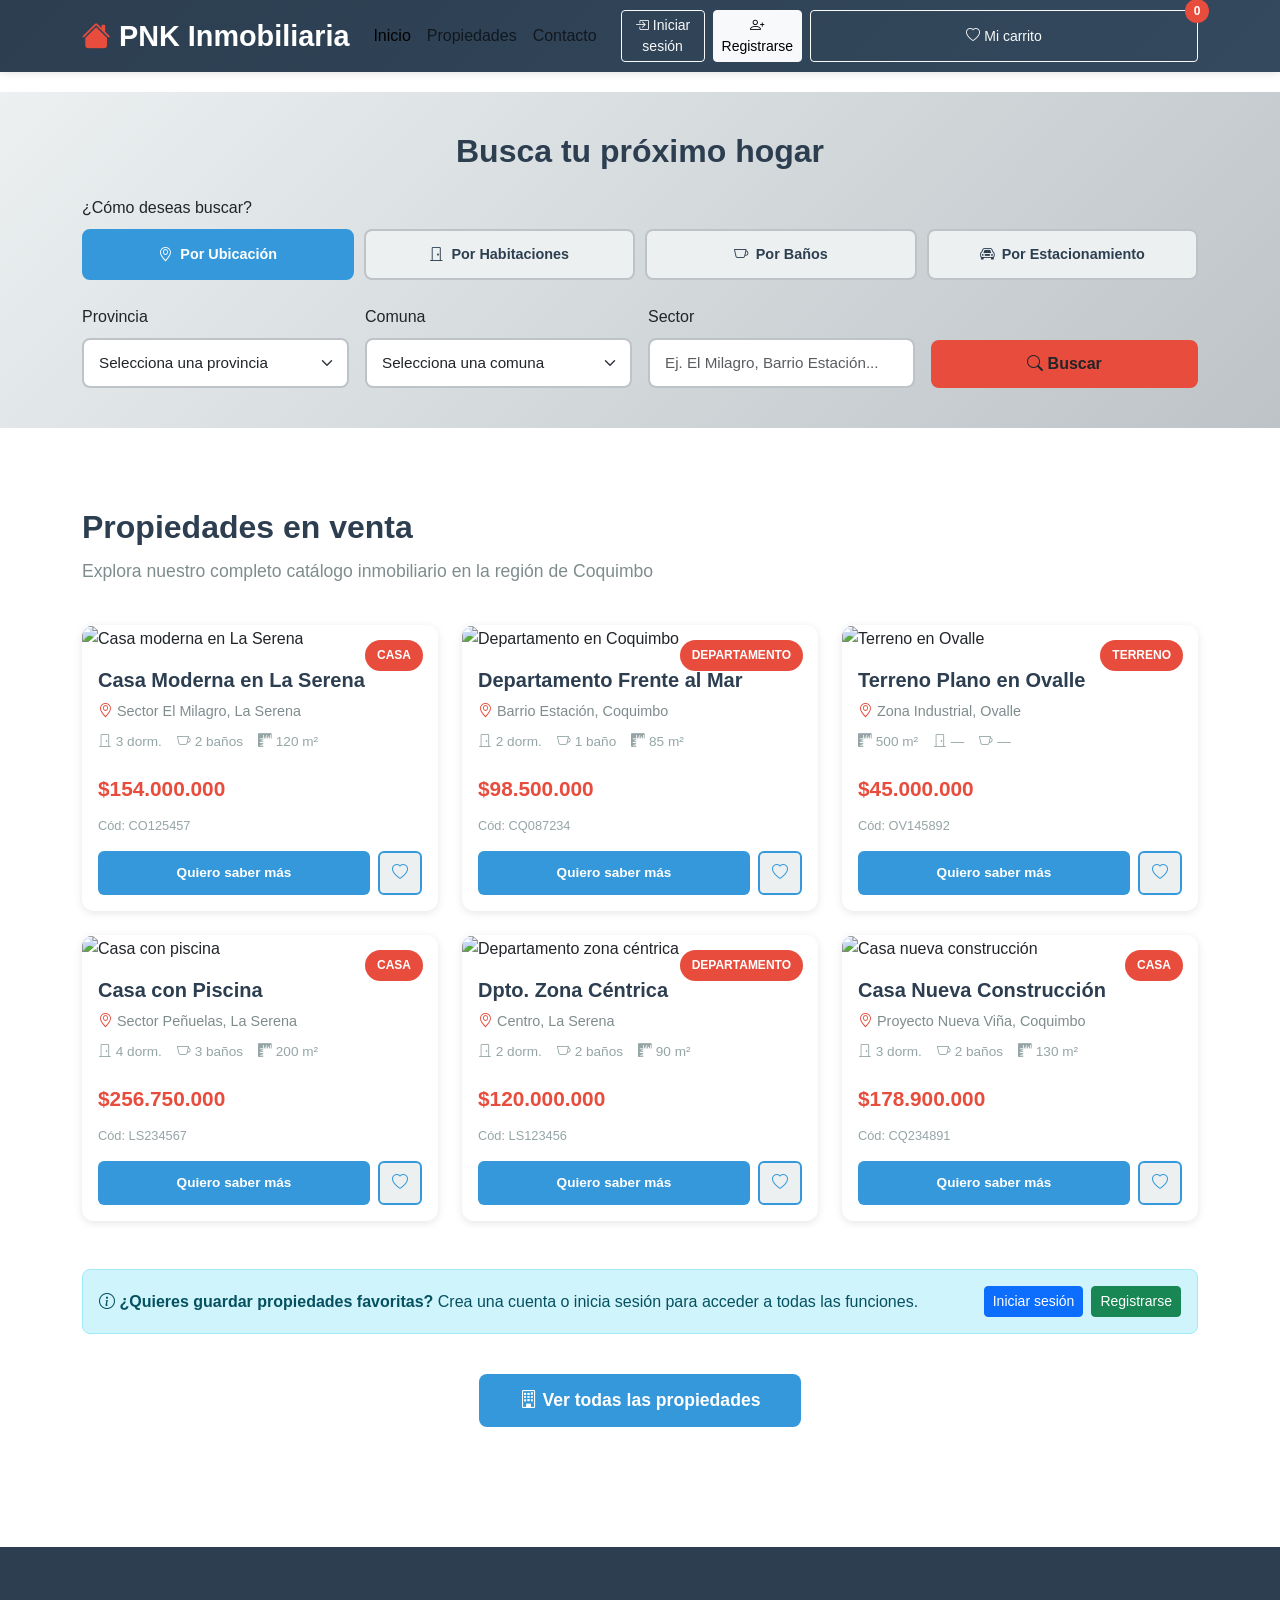
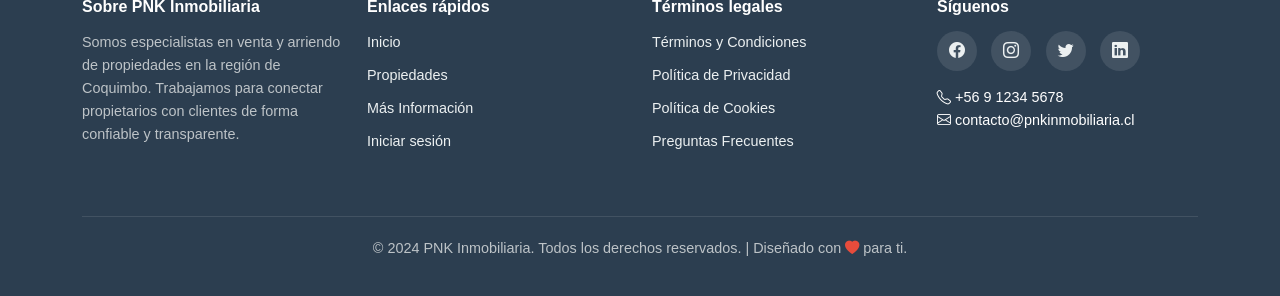
==== index.html @ 14567fdd "Actualización completa de dashboards e index" ====
<!DOCTYPE html>
<html lang="es">
<head>
    <meta charset="UTF-8">
    <meta name="viewport" content="width=device-width, initial-scale=1.0">
    <title>PNK Inmobiliaria - Tu próximo hogar te espera</title>
    <!-- Bootstrap CSS from CDN -->
    <link rel="stylesheet" href="https://cdn.jsdelivr.net/npm/bootstrap@5.3.0/dist/css/bootstrap.min.css">
    <!-- Bootstrap Icons -->
    <link rel="stylesheet" href="https://cdn.jsdelivr.net/npm/bootstrap-icons@1.11.0/font/bootstrap-icons.css">
    <style>
        :root {
            --primary-color: #2c3e50;
            --secondary-color: #e74c3c;
            --accent-color: #3498db;
        }

        body {
            font-family: 'Segoe UI', Tahoma, Geneva, Verdana, sans-serif;
            line-height: 1.6;
        }

        /* Navbar Styles */
        .navbar-custom {
            background: linear-gradient(135deg, var(--primary-color) 0%, #34495e 100%);
            box-shadow: 0 2px 8px rgba(0, 0, 0, 0.1);
        }

        .navbar-brand {
            font-weight: 700;
            font-size: 1.8rem;
            color: #fff !important;
        }

        .navbar-brand .icon-home {
            color: var(--secondary-color);
            margin-right: 8px;
        }

        /* Search Section */
        .search-section {
            background: linear-gradient(135deg, #ecf0f1 0%, #bdc3c7 100%);
            padding: 40px 0;
            margin: 20px 0;
        }

        .search-title {
            color: var(--primary-color);
            font-weight: 700;
            margin-bottom: 25px;
            text-align: center;
        }

        .search-form .form-control,
        .search-form .form-select {
            border: 2px solid #bdc3c7;
            border-radius: 8px;
            padding: 12px 15px;
            font-size: 0.95rem;
        }

        .search-form .form-control:focus,
        .search-form .form-select:focus {
            border-color: var(--accent-color);
            box-shadow: 0 0 0 0.2rem rgba(52, 152, 219, 0.25);
        }

        .btn-search {
            background-color: var(--secondary-color);
            border: none;
            padding: 12px 40px;
            font-weight: 600;
            border-radius: 8px;
            width: 100%;
            transition: all 0.3s ease;
        }

        .btn-search:hover {
            background-color: #c0392b;
            transform: translateY(-2px);
            box-shadow: 0 4px 12px rgba(231, 76, 60, 0.3);
        }

        /* Filter Buttons */
        .filter-buttons {
            display: flex;
            gap: 10px;
            flex-wrap: wrap;
        }

        .filter-btn {
            flex: 1;
            min-width: 140px;
            background-color: #ecf0f1;
            border: 2px solid #bdc3c7;
            color: var(--primary-color);
            padding: 12px 16px;
            border-radius: 8px;
            font-weight: 600;
            cursor: pointer;
            transition: all 0.3s ease;
            display: flex;
            align-items: center;
            justify-content: center;
            gap: 8px;
            font-size: 0.9rem;
        }

        .filter-btn:hover {
            background-color: #bdc3c7;
            border-color: var(--accent-color);
            color: var(--accent-color);
        }

        .filter-btn.active {
            background-color: var(--accent-color);
            border-color: var(--accent-color);
            color: white;
        }

        .filter-content {
            display: none;
            animation: fadeIn 0.3s ease;
        }

        .filter-content.active {
            display: block;
        }

        @keyframes fadeIn {
            from {
                opacity: 0;
                transform: translateY(-10px);
            }
            to {
                opacity: 1;
                transform: translateY(0);
            }
        }

        /* Responsive Filter Buttons */
        @media (max-width: 576px) {
            .filter-buttons {
                gap: 8px;
            }

            .filter-btn {
                min-width: 110px;
                padding: 10px 12px;
                font-size: 0.8rem;
            }

            .filter-btn i {
                display: none;
            }
        }
        .properties-section {
            padding: 60px 0;
        }

        .section-title {
            color: var(--primary-color);
            font-weight: 700;
            margin-bottom: 10px;
            font-size: 2rem;
        }

        .section-subtitle {
            color: #7f8c8d;
            margin-bottom: 40px;
            font-size: 1.1rem;
        }

        /* Property Card Styles */
        .property-card {
            border: none;
            border-radius: 12px;
            overflow: hidden;
            transition: all 0.3s ease;
            box-shadow: 0 2px 8px rgba(0, 0, 0, 0.1);
            height: 100%;
            display: flex;
            flex-direction: column;
        }

        .property-card:hover {
            transform: translateY(-8px);
            box-shadow: 0 8px 24px rgba(0, 0, 0, 0.15);
        }

        .property-card .card-img-top {
            height: 220px;
            object-fit: cover;
        }

        .property-type {
            position: absolute;
            top: 15px;
            right: 15px;
            background: var(--secondary-color);
            color: white;
            padding: 6px 12px;
            border-radius: 20px;
            font-size: 0.75rem;
            font-weight: 600;
            text-transform: uppercase;
            z-index: 10;
        }

        .property-card .card-body {
            flex-grow: 1;
            display: flex;
            flex-direction: column;
        }

        .property-title {
            color: var(--primary-color);
            font-weight: 700;
            margin-bottom: 8px;
        }

        .property-location {
            color: #7f8c8d;
            font-size: 0.9rem;
            margin-bottom: 8px;
            display: flex;
            align-items: center;
        }

        .property-location i {
            margin-right: 5px;
            color: var(--secondary-color);
        }

        .property-features {
            color: #95a5a6;
            font-size: 0.85rem;
            margin-bottom: 10px;
            display: flex;
            gap: 15px;
        }

        .property-price {
            color: var(--secondary-color);
            font-weight: 700;
            font-size: 1.3rem;
            margin: 10px 0;
        }

        .property-code {
            color: #95a5a6;
            font-size: 0.8rem;
            margin-bottom: 15px;
        }

        .property-buttons {
            display: flex;
            gap: 8px;
            margin-top: auto;
        }

        .btn-more-info {
            flex: 1;
            background-color: var(--accent-color);
            border: none;
            color: white;
            border-radius: 6px;
            padding: 8px 12px;
            font-weight: 600;
            font-size: 0.85rem;
            transition: all 0.3s ease;
            text-decoration: none;
            display: flex;
            align-items: center;
            justify-content: center;
            cursor: pointer;
        }

        .btn-more-info:hover {
            background-color: #2980b9;
            color: white;
            text-decoration: none;
        }

        .btn-cart {
            width: 44px;
            height: 44px;
            background-color: #ecf0f1;
            border: 2px solid var(--accent-color);
            color: var(--accent-color);
            border-radius: 6px;
            font-weight: 600;
            cursor: pointer;
            transition: all 0.3s ease;
            display: flex;
            align-items: center;
            justify-content: center;
        }

        .btn-cart:hover {
            background-color: var(--accent-color);
            color: white;
        }

        /* Cart Badge */
        .cart-badge {
            background-color: var(--secondary-color);
            color: white;
            border-radius: 50%;
            width: 24px;
            height: 24px;
            display: flex;
            align-items: center;
            justify-content: center;
            font-size: 0.75rem;
            font-weight: 700;
        }

        /* Footer Styles */
        footer {
            background: var(--primary-color);
            color: white;
            padding: 50px 0 20px;
            margin-top: 60px;
        }

        footer a {
            color: #ecf0f1;
            text-decoration: none;
            transition: color 0.3s ease;
        }

        footer a:hover {
            color: var(--secondary-color);
        }

        .footer-section h5 {
            color: white;
            font-weight: 700;
            margin-bottom: 15px;
            font-size: 1rem;
        }

        .footer-section ul {
            list-style: none;
            padding: 0;
        }

        .footer-section ul li {
            margin-bottom: 10px;
            font-size: 0.9rem;
        }

        .social-icons a {
            display: inline-flex;
            align-items: center;
            justify-content: center;
            width: 40px;
            height: 40px;
            background-color: rgba(255, 255, 255, 0.1);
            border-radius: 50%;
            margin-right: 10px;
            transition: all 0.3s ease;
        }

        .social-icons a:hover {
            background-color: var(--secondary-color);
            transform: translateY(-3px);
        }

        .footer-bottom {
            border-top: 1px solid rgba(255, 255, 255, 0.1);
            margin-top: 30px;
            padding-top: 20px;
            text-align: center;
            color: #bdc3c7;
            font-size: 0.9rem;
        }

        /* Alert Styles */
        .alert-login {
            margin-top: 20px;
            border-radius: 8px;
        }

        /* Responsive */
        @media (max-width: 768px) {
            .section-title {
                font-size: 1.5rem;
            }

            .property-buttons {
                flex-direction: column;
            }

            .btn-cart {
                width: 100%;
                height: auto;
                padding: 8px;
            }

            .search-form {
                gap: 10px !important;
            }
        }
    </style>
</head>
<body>

    <!-- NAVBAR / HEADER -->
    <nav class="navbar navbar-expand-lg navbar-custom sticky-top">
        <div class="container-lg">
            <a class="navbar-brand" href="index.html">
                <i class="bi bi-house-fill icon-home"></i>PNK Inmobiliaria
            </a>
            <button class="navbar-toggler" type="button" data-bs-toggle="collapse" data-bs-target="#navbarNav" aria-controls="navbarNav" aria-expanded="false" aria-label="Toggle navigation">
                <span class="navbar-toggler-icon"></span>
            </button>
            <div class="collapse navbar-collapse" id="navbarNav">
                <ul class="navbar-nav ms-auto">
                    <li class="nav-item">
                        <a class="nav-link active" href="#inicio">Inicio</a>
                    </li>
                    <li class="nav-item">
                        <a class="nav-link" href="#propiedades">Propiedades</a>
                    </li>
                    <li class="nav-item">
                        <a class="nav-link" href="#contacto">Contacto</a>
                    </li>
                </ul>
                <div class="d-flex gap-2 ms-lg-3 flex-column flex-lg-row w-100 w-lg-auto mt-3 mt-lg-0">
                    <a href="inicio_sesion.html" class="btn btn-outline-light btn-sm">
                        <i class="bi bi-box-arrow-in-right"></i> Iniciar sesión
                    </a>
                    <a href="resgistro_propietario.html" class="btn btn-light btn-sm">
                        <i class="bi bi-person-plus"></i> Registrarse
                    </a>
                    <button class="btn btn-outline-light btn-sm position-relative w-100 w-lg-auto" id="cartBtn">
                        <i class="bi bi-heart"></i> Mi carrito
                        <span class="cart-badge position-absolute top-0 start-100 translate-middle">0</span>
                    </button>
                </div>
            </div>
        </div>
    </nav>

    <!-- SEARCH SECTION -->
    <section class="search-section" id="buscar">
        <div class="container-lg">
            <h2 class="search-title">Busca tu próximo hogar</h2>
            
            <!-- Filter Type Selector -->
            <div class="row g-3 mb-4">
                <div class="col-12">
                    <label for="filterType" class="form-label fw-600">¿Cómo deseas buscar?</label>
                    <div class="filter-buttons">
                        <button type="button" class="filter-btn active" data-filter="location" onclick="selectFilterType('location')">
                            <i class="bi bi-geo-alt"></i> Por Ubicación
                        </button>
                        <button type="button" class="filter-btn" data-filter="bedrooms" onclick="selectFilterType('bedrooms')">
                            <i class="bi bi-door-closed"></i> Por Habitaciones
                        </button>
                        <button type="button" class="filter-btn" data-filter="bathrooms" onclick="selectFilterType('bathrooms')">
                            <i class="bi bi-cup"></i> Por Baños
                        </button>
                        <button type="button" class="filter-btn" data-filter="parking" onclick="selectFilterType('parking')">
                            <i class="bi bi-car-front"></i> Por Estacionamiento
                        </button>
                    </div>
                </div>
            </div>

            <form class="search-form" onsubmit="handleSearch(event)">
                <!-- Location Filter -->
                <div id="locationFilter" class="filter-content active">
                    <div class="row g-3 align-items-end">
                        <div class="col-12 col-md-3">
                            <label for="provincia" class="form-label fw-600">Provincia</label>
                            <select class="form-select" id="provincia">
                                <option value="">Selecciona una provincia</option>
                                <option value="elqui">Región de Coquimbo - Elqui</option>
                                <option value="limari">Región de Coquimbo - Limarí</option>
                                <option value="choapa">Región de Coquimbo - Choapa</option>
                            </select>
                        </div>
                        <div class="col-12 col-md-3">
                            <label for="comuna" class="form-label fw-600">Comuna</label>
                            <select class="form-select" id="comuna">
                                <option value="">Selecciona una comuna</option>
                                <option value="la-serena">La Serena</option>
                                <option value="coquimbo">Coquimbo</option>
                                <option value="ovalle">Ovalle</option>
                                <option value="la-higuera">La Higuera</option>
                            </select>
                        </div>
                        <div class="col-12 col-md-3">
                            <label for="sector" class="form-label fw-600">Sector</label>
                            <input type="text" class="form-control" id="sector" placeholder="Ej. El Milagro, Barrio Estación...">
                        </div>
                        <div class="col-12 col-md-3">
                            <button type="submit" class="btn btn-search">
                                <i class="bi bi-search"></i> Buscar
                            </button>
                        </div>
                    </div>
                </div>

                <!-- Bedrooms Filter -->
                <div id="bedroomsFilter" class="filter-content">
                    <div class="row g-3 align-items-end">
                        <div class="col-12 col-md-4">
                            <label for="bedroomCount" class="form-label fw-600">Número de Habitaciones</label>
                            <select class="form-select" id="bedroomCount">
                                <option value="">Selecciona cantidad</option>
                                <option value="1">1 Habitación</option>
                                <option value="2">2 Habitaciones</option>
                                <option value="3">3 Habitaciones</option>
                                <option value="4">4 Habitaciones</option>
                                <option value="5">5+ Habitaciones</option>
                            </select>
                        </div>
                        <div class="col-12 col-md-4">
                            <label for="propertyType" class="form-label fw-600">Tipo de Propiedad</label>
                            <select class="form-select" id="propertyType">
                                <option value="">Todos los tipos</option>
                                <option value="casa">Casa</option>
                                <option value="departamento">Departamento</option>
                                <option value="terreno">Terreno</option>
                            </select>
                        </div>
                        <div class="col-12 col-md-4">
                            <button type="submit" class="btn btn-search">
                                <i class="bi bi-search"></i> Buscar
                            </button>
                        </div>
                    </div>
                </div>

                <!-- Bathrooms Filter -->
                <div id="bathroomsFilter" class="filter-content">
                    <div class="row g-3 align-items-end">
                        <div class="col-12 col-md-4">
                            <label for="bathroomCount" class="form-label fw-600">Número de Baños</label>
                            <select class="form-select" id="bathroomCount">
                                <option value="">Selecciona cantidad</option>
                                <option value="1">1 Baño</option>
                                <option value="2">2 Baños</option>
                                <option value="3">3 Baños</option>
                                <option value="4">4+ Baños</option>
                            </select>
                        </div>
                        <div class="col-12 col-md-4">
                            <label for="propertyType2" class="form-label fw-600">Tipo de Propiedad</label>
                            <select class="form-select" id="propertyType2">
                                <option value="">Todos los tipos</option>
                                <option value="casa">Casa</option>
                                <option value="departamento">Departamento</option>
                                <option value="terreno">Terreno</option>
                            </select>
                        </div>
                        <div class="col-12 col-md-4">
                            <button type="submit" class="btn btn-search">
                                <i class="bi bi-search"></i> Buscar
                            </button>
                        </div>
                    </div>
                </div>

                <!-- Parking Filter -->
                <div id="parkingFilter" class="filter-content">
                    <div class="row g-3 align-items-end">
                        <div class="col-12 col-md-4">
                            <label for="parkingSpaces" class="form-label fw-600">Espacios de Estacionamiento</label>
                            <select class="form-select" id="parkingSpaces">
                                <option value="">Selecciona cantidad mínima</option>
                                <option value="1">Con 1+ Estacionamiento</option>
                                <option value="2">Con 2+ Estacionamientos</option>
                                <option value="3">Con 3+ Estacionamientos</option>
                            </select>
                        </div>
                        <div class="col-12 col-md-4">
                            <label for="propertyType3" class="form-label fw-600">Tipo de Propiedad</label>
                            <select class="form-select" id="propertyType3">
                                <option value="">Todos los tipos</option>
                                <option value="casa">Casa</option>
                                <option value="departamento">Departamento</option>
                                <option value="terreno">Terreno</option>
                            </select>
                        </div>
                        <div class="col-12 col-md-4">
                            <button type="submit" class="btn btn-search">
                                <i class="bi bi-search"></i> Buscar
                            </button>
                        </div>
                    </div>
                </div>
            </form>
        </div>
    </section>

    <!-- PROPERTIES SECTION -->
    <section class="properties-section" id="propiedades">
        <div class="container-lg">
            <h2 class="section-title">Propiedades en venta</h2>
            <p class="section-subtitle">Explora nuestro completo catálogo inmobiliario en la región de Coquimbo</p>

            <!-- Property Cards Grid -->
            <div class="row g-4 mb-5">
                <!-- Property 1 -->
                <div class="col-12 col-md-6 col-lg-4">
                    <div class="card property-card">
                        <div class="position-relative">
                            <img src="https://images.unsplash.com/photo-1570129477492-45ea003411af?w=400&h=300&fit=crop" class="card-img-top" alt="Casa moderna en La Serena">
                            <span class="property-type">Casa</span>
                        </div>
                        <div class="card-body">
                            <h5 class="property-title">Casa Moderna en La Serena</h5>
                            <div class="property-location">
                                <i class="bi bi-geo-alt"></i>
                                <span>Sector El Milagro, La Serena</span>
                            </div>
                            <div class="property-features">
                                <span><i class="bi bi-door-closed"></i> 3 dorm.</span>
                                <span><i class="bi bi-cup"></i> 2 baños</span>
                                <span><i class="bi bi-rulers"></i> 120 m²</span>
                            </div>
                            <div class="property-price">$154.000.000</div>
                            <div class="property-code">Cód: CO125457</div>
                            <div class="property-buttons">
                                <a href="detalle-propiedad.html?id=1" class="btn-more-info">
                                    Quiero saber más
                                </a>
                                <button type="button" class="btn-cart" onclick="handleCartClick(event)">
                                    <i class="bi bi-heart"></i>
                                </button>
                            </div>
                        </div>
                    </div>
                </div>

                <!-- Property 2 -->
                <div class="col-12 col-md-6 col-lg-4">
                    <div class="card property-card">
                        <div class="position-relative">
                            <img src="https://images.unsplash.com/photo-1502672260266-1c1ef2d93688?w=400&h=300&fit=crop" class="card-img-top" alt="Departamento en Coquimbo">
                            <span class="property-type">Departamento</span>
                        </div>
                        <div class="card-body">
                            <h5 class="property-title">Departamento Frente al Mar</h5>
                            <div class="property-location">
                                <i class="bi bi-geo-alt"></i>
                                <span>Barrio Estación, Coquimbo</span>
                            </div>
                            <div class="property-features">
                                <span><i class="bi bi-door-closed"></i> 2 dorm.</span>
                                <span><i class="bi bi-cup"></i> 1 baño</span>
                                <span><i class="bi bi-rulers"></i> 85 m²</span>
                            </div>
                            <div class="property-price">$98.500.000</div>
                            <div class="property-code">Cód: CQ087234</div>
                            <div class="property-buttons">
                                <a href="detalle-propiedad.html?id=2" class="btn-more-info">
                                    Quiero saber más
                                </a>
                                <button type="button" class="btn-cart" onclick="handleCartClick(event)">
                                    <i class="bi bi-heart"></i>
                                </button>
                            </div>
                        </div>
                    </div>
                </div>

                <!-- Property 3 -->
                <div class="col-12 col-md-6 col-lg-4">
                    <div class="card property-card">
                        <div class="position-relative">
                            <img src="https://images.unsplash.com/photo-1566682773867-c563f37b9f2e?w=400&h=300&fit=crop" class="card-img-top" alt="Terreno en Ovalle">
                            <span class="property-type">Terreno</span>
                        </div>
                        <div class="card-body">
                            <h5 class="property-title">Terreno Plano en Ovalle</h5>
                            <div class="property-location">
                                <i class="bi bi-geo-alt"></i>
                                <span>Zona Industrial, Ovalle</span>
                            </div>
                            <div class="property-features">
                                <span><i class="bi bi-rulers"></i> 500 m²</span>
                                <span><i class="bi bi-door-closed"></i> —</span>
                                <span><i class="bi bi-cup"></i> —</span>
                            </div>
                            <div class="property-price">$45.000.000</div>
                            <div class="property-code">Cód: OV145892</div>
                            <div class="property-buttons">
                                <a href="detalle-propiedad.html?id=3" class="btn-more-info">
                                    Quiero saber más
                                </a>
                                <button type="button" class="btn-cart" onclick="handleCartClick(event)">
                                    <i class="bi bi-heart"></i>
                                </button>
                            </div>
                        </div>
                    </div>
                </div>

                <!-- Property 4 -->
                <div class="col-12 col-md-6 col-lg-4">
                    <div class="card property-card">
                        <div class="position-relative">
                            <img src="https://images.unsplash.com/photo-1560448204-e02f11c3d0e2?w=400&h=300&fit=crop" class="card-img-top" alt="Casa con piscina">
                            <span class="property-type">Casa</span>
                        </div>
                        <div class="card-body">
                            <h5 class="property-title">Casa con Piscina</h5>
                            <div class="property-location">
                                <i class="bi bi-geo-alt"></i>
                                <span>Sector Peñuelas, La Serena</span>
                            </div>
                            <div class="property-features">
                                <span><i class="bi bi-door-closed"></i> 4 dorm.</span>
                                <span><i class="bi bi-cup"></i> 3 baños</span>
                                <span><i class="bi bi-rulers"></i> 200 m²</span>
                            </div>
                            <div class="property-price">$256.750.000</div>
                            <div class="property-code">Cód: LS234567</div>
                            <div class="property-buttons">
                                <a href="detalle-propiedad.html?id=4" class="btn-more-info">
                                    Quiero saber más
                                </a>
                                <button type="button" class="btn-cart" onclick="handleCartClick(event)">
                                    <i class="bi bi-heart"></i>
                                </button>
                            </div>
                        </div>
                    </div>
                </div>

                <!-- Property 5 -->
                <div class="col-12 col-md-6 col-lg-4">
                    <div class="card property-card">
                        <div class="position-relative">
                            <img src="https://images.unsplash.com/photo-1565183938294-7563f3ce68c9?w=400&h=300&fit=crop" class="card-img-top" alt="Departamento zona céntrica">
                            <span class="property-type">Departamento</span>
                        </div>
                        <div class="card-body">
                            <h5 class="property-title">Dpto. Zona Céntrica</h5>
                            <div class="property-location">
                                <i class="bi bi-geo-alt"></i>
                                <span>Centro, La Serena</span>
                            </div>
                            <div class="property-features">
                                <span><i class="bi bi-door-closed"></i> 2 dorm.</span>
                                <span><i class="bi bi-cup"></i> 2 baños</span>
                                <span><i class="bi bi-rulers"></i> 90 m²</span>
                            </div>
                            <div class="property-price">$120.000.000</div>
                            <div class="property-code">Cód: LS123456</div>
                            <div class="property-buttons">
                                <a href="detalle-propiedad.html?id=5" class="btn-more-info">
                                    Quiero saber más
                                </a>
                                <button type="button" class="btn-cart" onclick="handleCartClick(event)">
                                    <i class="bi bi-heart"></i>
                                </button>
                            </div>
                        </div>
                    </div>
                </div>

                <!-- Property 6 -->
                <div class="col-12 col-md-6 col-lg-4">
                    <div class="card property-card">
                        <div class="position-relative">
                            <img src="https://images.unsplash.com/photo-1550355291-bbee04a92027?w=400&h=300&fit=crop" class="card-img-top" alt="Casa nueva construcción">
                            <span class="property-type">Casa</span>
                        </div>
                        <div class="card-body">
                            <h5 class="property-title">Casa Nueva Construcción</h5>
                            <div class="property-location">
                                <i class="bi bi-geo-alt"></i>
                                <span>Proyecto Nueva Viña, Coquimbo</span>
                            </div>
                            <div class="property-features">
                                <span><i class="bi bi-door-closed"></i> 3 dorm.</span>
                                <span><i class="bi bi-cup"></i> 2 baños</span>
                                <span><i class="bi bi-rulers"></i> 130 m²</span>
                            </div>
                            <div class="property-price">$178.900.000</div>
                            <div class="property-code">Cód: CQ234891</div>
                            <div class="property-buttons">
                                <a href="detalle-propiedad.html?id=6" class="btn-more-info">
                                    Quiero saber más
                                </a>
                                <button type="button" class="btn-cart" onclick="handleCartClick(event)">
                                    <i class="bi bi-heart"></i>
                                </button>
                            </div>
                        </div>
                    </div>
                </div>
            </div>

            <!-- Guest Message -->
            <div class="alert alert-info alert-login d-flex align-items-center justify-content-between">
                <div>
                    <i class="bi bi-info-circle"></i>
                    <strong>¿Quieres guardar propiedades favoritas?</strong> Crea una cuenta o inicia sesión para acceder a todas las funciones.
                </div>
                <div class="d-flex gap-2">
                    <a href="inicio_sesion.html" class="btn btn-sm btn-primary">Iniciar sesión</a>
                    <a href="resgistro_propietario.html" class="btn btn-sm btn-success">Registrarse</a>
                </div>
            </div>

            <!-- Button to see all properties -->
            <div style="text-align: center; margin-top: 40px;">
                <a href="mas_propiedades.html" class="btn" style="background-color: var(--accent-color); color: white; padding: 12px 40px; font-weight: 600; border-radius: 8px; text-decoration: none; font-size: 1.1rem;">
                    <i class="bi bi-building"></i> Ver todas las propiedades
                </a>
            </div>
        </div>
    </section>

    <!-- FOOTER -->
    <footer id="contacto">
        <div class="container-lg">
            <div class="row">
                <div class="col-md-3 footer-section mb-4">
                    <h5>Sobre PNK Inmobiliaria</h5>
                    <p style="font-size: 0.9rem; color: #bdc3c7;">
                        Somos especialistas en venta y arriendo de propiedades en la región de Coquimbo. Trabajamos para conectar propietarios con clientes de forma confiable y transparente.
                    </p>
                </div>
                <div class="col-md-3 footer-section">
                    <h5>Enlaces rápidos</h5>
                    <ul>
                        <li><a href="index.html">Inicio</a></li>
                        <li><a href="#propiedades">Propiedades</a></li>
                        <li><a href="mas_informacion.html">Más Información</a></li>
                        <li><a href="inicio_sesion.html">Iniciar sesión</a></li>
                    </ul>
                </div>
                <div class="col-md-3 footer-section">
                    <h5>Términos legales</h5>
                    <ul>
                        <li><a href="#">Términos y Condiciones</a></li>
                        <li><a href="#">Política de Privacidad</a></li>
                        <li><a href="#">Política de Cookies</a></li>
                        <li><a href="#">Preguntas Frecuentes</a></li>
                    </ul>
                </div>
                <div class="col-md-3 footer-section">
                    <h5>Síguenos</h5>
                    <div class="social-icons">
                        <a href="#" title="Facebook"><i class="bi bi-facebook"></i></a>
                        <a href="#" title="Instagram"><i class="bi bi-instagram"></i></a>
                        <a href="#" title="Twitter"><i class="bi bi-twitter"></i></a>
                        <a href="#" title="LinkedIn"><i class="bi bi-linkedin"></i></a>
                    </div>
                    <p style="margin-top: 15px; font-size: 0.9rem;">
                        <i class="bi bi-telephone"></i> +56 9 1234 5678<br>
                        <i class="bi bi-envelope"></i> contacto@pnkinmobiliaria.cl
                    </p>
                </div>
            </div>
            <div class="footer-bottom">
                <p>© 2024 PNK Inmobiliaria. Todos los derechos reservados. | Diseñado con <i class="bi bi-heart-fill" style="color: var(--secondary-color);"></i> para ti.</p>
            </div>
        </div>
    </footer>

    <!-- Bootstrap JS from CDN -->
    <script src="https://cdn.jsdelivr.net/npm/bootstrap@5.3.0/dist/js/bootstrap.bundle.min.js"></script>

    <script>
        // Handle search form submission
        function handleSearch(event) {
            event.preventDefault();
            
            // Determine which filter is active
            const activeFilter = document.querySelector('.filter-btn.active').dataset.filter;
            let searchMessage = '';

            switch(activeFilter) {
                case 'location':
                    const provincia = document.getElementById('provincia').value;
                    const comuna = document.getElementById('comuna').value;
                    const sector = document.getElementById('sector').value;
                    searchMessage = `Búsqueda simulada por Ubicación:\n\nProvincia: ${provincia || 'No especificada'}\nComuna: ${comuna || 'No especificada'}\nSector: ${sector || 'No especificado'}\n\nEn una aplicación real, se filtrarían las propiedades según estos criterios.`;
                    break;
                
                case 'bedrooms':
                    const bedrooms = document.getElementById('bedroomCount').value;
                    const propType1 = document.getElementById('propertyType').value;
                    searchMessage = `Búsqueda simulada por Habitaciones:\n\nHabitaciones: ${bedrooms || 'No especificadas'}\nTipo: ${propType1 || 'Todos'}\n\nMostrando propiedades con estos criterios.`;
                    break;
                
                case 'bathrooms':
                    const bathrooms = document.getElementById('bathroomCount').value;
                    const propType2 = document.getElementById('propertyType2').value;
                    searchMessage = `Búsqueda simulada por Baños:\n\nBaños: ${bathrooms || 'No especificados'}\nTipo: ${propType2 || 'Todos'}\n\nMostrando propiedades con estos criterios.`;
                    break;
                
                case 'parking':
                    const parking = document.getElementById('parkingSpaces').value;
                    const propType3 = document.getElementById('propertyType3').value;
                    searchMessage = `Búsqueda simulada por Estacionamiento:\n\nEstacionamientos: ${parking || 'No especificados'}\nTipo: ${propType3 || 'Todos'}\n\nMostrando propiedades con estos criterios.`;
                    break;
            }

            if (searchMessage) {
                alert(searchMessage);
            }
            return false;
        }

        // Switch between filter types
        function selectFilterType(filterType) {
            // Hide all filter contents
            document.querySelectorAll('.filter-content').forEach(filter => {
                filter.classList.remove('active');
            });

            // Remove active class from all buttons
            document.querySelectorAll('.filter-btn').forEach(btn => {
                btn.classList.remove('active');
            });

            // Show selected filter content
            const filterContent = document.getElementById(filterType + 'Filter');
            if (filterContent) {
                filterContent.classList.add('active');
            }

            // Add active class to clicked button
            event.target.closest('.filter-btn').classList.add('active');
        }

        // Handle add to cart clicks (when not logged in)
        function handleCartClick(event) {
            event.preventDefault();
            const alertDiv = document.createElement('div');
            alertDiv.className = 'alert alert-warning alert-dismissible fade show position-fixed top-50 start-50 translate-middle';
            alertDiv.style.zIndex = '9999';
            alertDiv.style.minWidth = '350px';
            alertDiv.innerHTML = `
                <button type="button" class="btn-close" data-bs-dismiss="alert" aria-label="Close"></button>
                <h4 class="alert-heading"><i class="bi bi-exclamation-triangle"></i> Acceso requerido</h4>
                <p>Para guardar propiedades en tu carrito de intereses, debes <strong>crear una cuenta o iniciar sesión</strong>.</p>
                <hr>
                <div class="d-flex gap-2 justify-content-end">
                    <a href="inicio_sesion.html" class="btn btn-sm btn-warning">Iniciar sesión</a>
                    <a href="resgistro_propietario.html" class="btn btn-sm btn-success">Registrarse</a>
                </div>
            `;
            document.body.appendChild(alertDiv);
            
            // Auto-remove after 5 seconds
            setTimeout(() => {
                alertDiv.remove();
            }, 5000);
        }

        // Handle cart button click
        document.getElementById('cartBtn').addEventListener('click', function(event) {
            event.preventDefault();
            alert('Carrito de intereses:\n\nDebes iniciar sesión para ver tus propiedades guardadas.\n\nTienes 0 propiedades guardadas.');
        });
    </script>

</body>
</html>
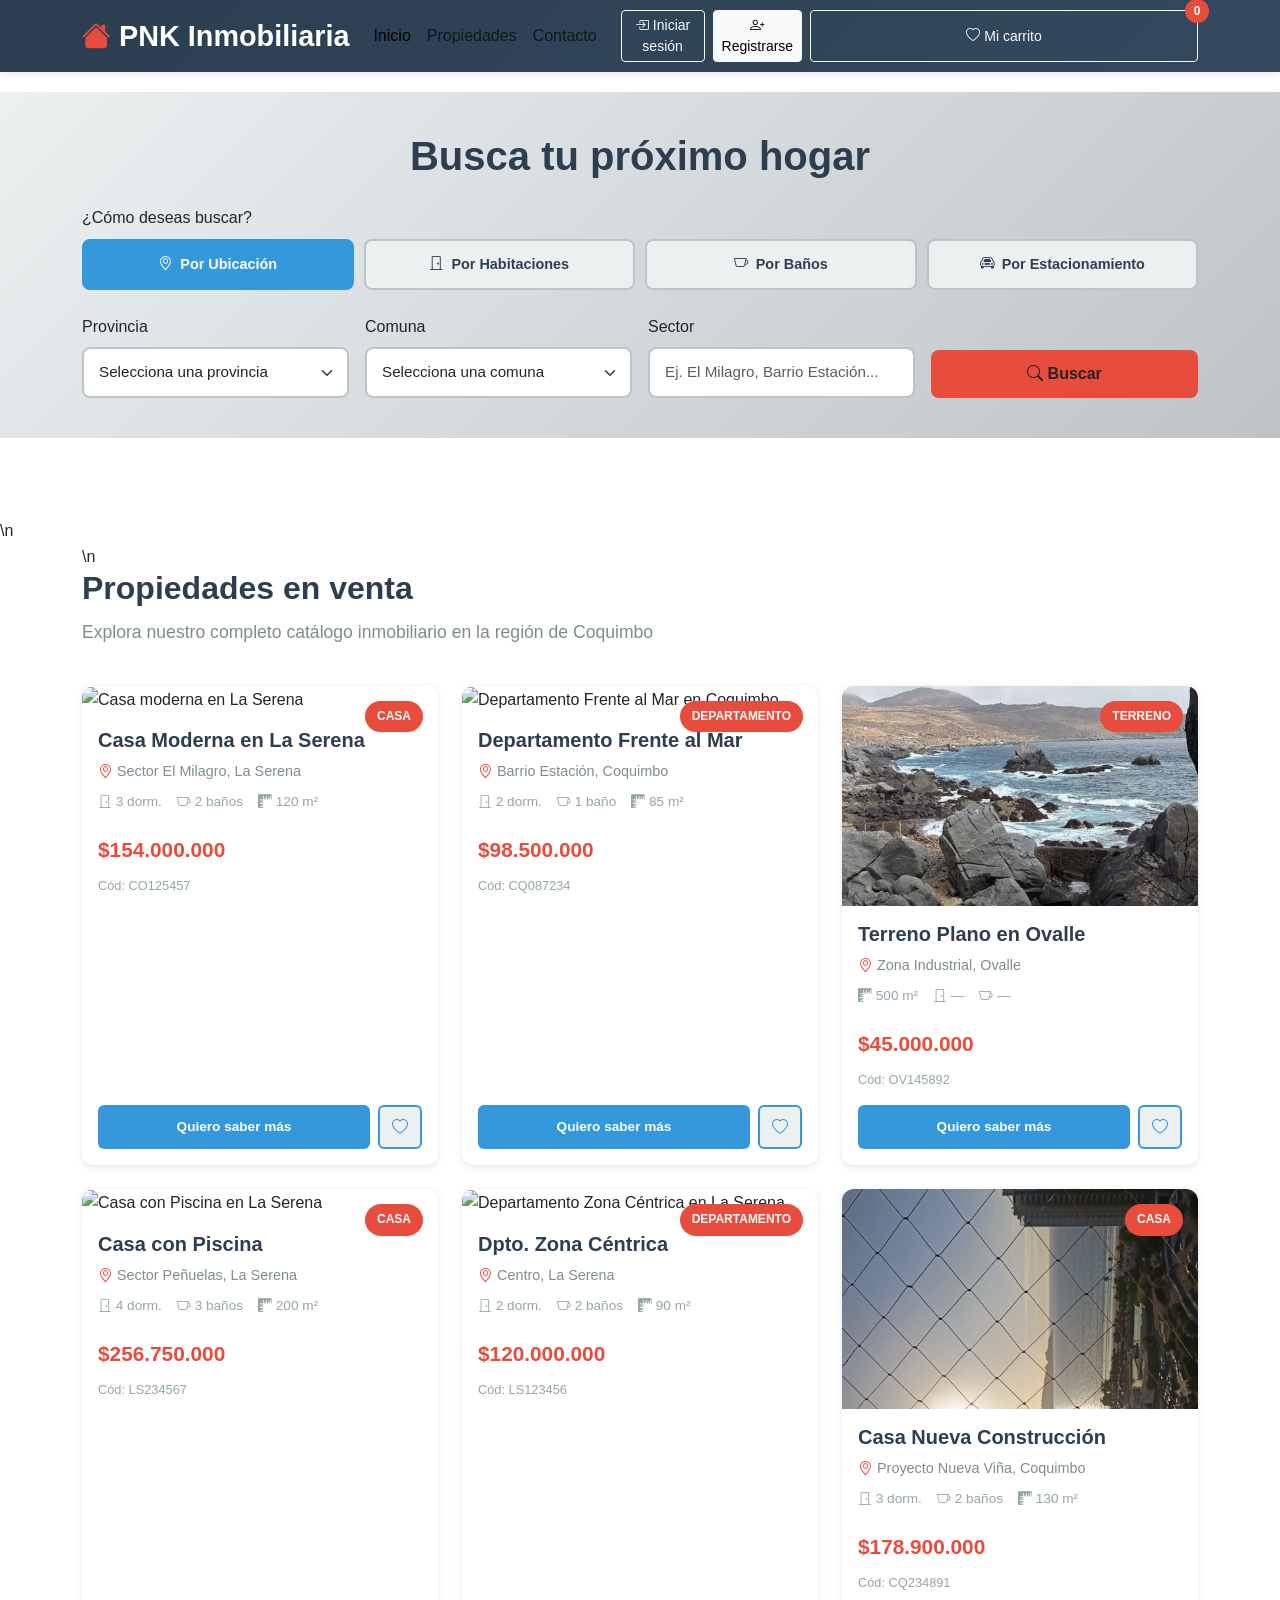
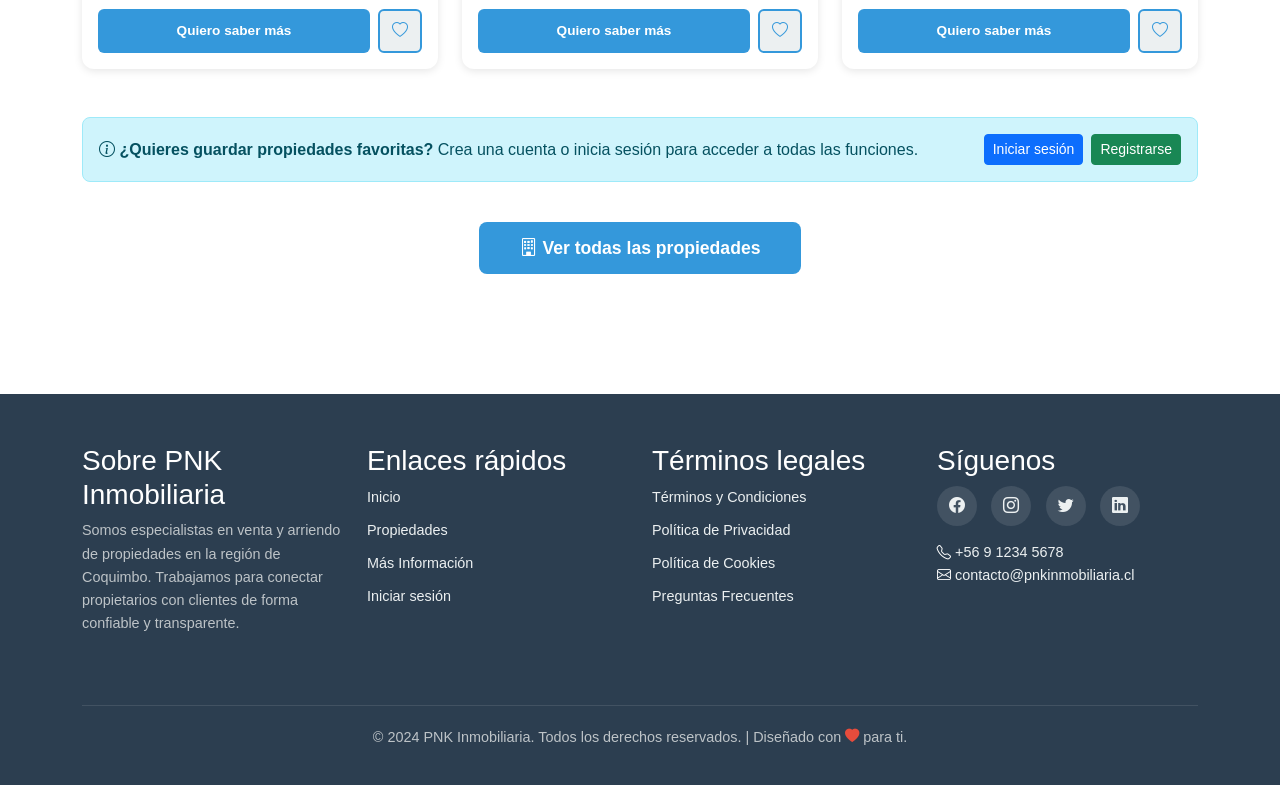
==== commit 096d4971: "Actualizacion de la accesibilidad y retoques CSS" ====
--- a/index.html
+++ b/index.html
@@ -403,6 +403,30 @@
                 gap: 10px !important;
             }
         }
+
+        /* Accessibility Utilities */
+        .visually-hidden {
+            position: absolute;
+            width: 1px;
+            height: 1px;
+            padding: 0;
+            margin: -1px;
+            overflow: hidden;
+            clip: rect(0, 0, 0, 0);
+            white-space: nowrap;
+            border-width: 0;
+        }
+
+        /* Focus visible styles for keyboard navigation */
+        a:focus-visible,
+        button:focus-visible,
+        input:focus-visible,
+        select:focus-visible,
+        .btn-more-info:focus-visible,
+        .btn-cart:focus-visible {
+            outline: 3px solid var(--secondary-color);
+            outline-offset: 2px;
+        }
     </style>
 </head>
 <body>
@@ -410,8 +434,8 @@
     <!-- NAVBAR / HEADER -->
     <nav class="navbar navbar-expand-lg navbar-custom sticky-top">
         <div class="container-lg">
-            <a class="navbar-brand" href="index.html">
-                <i class="bi bi-house-fill icon-home"></i>PNK Inmobiliaria
+            <a class="navbar-brand" href="index.html" aria-label="Inicio - PNK Inmobiliaria">
+                <i class="bi bi-house-fill icon-home" aria-hidden="true"></i>PNK Inmobiliaria
             </a>
             <button class="navbar-toggler" type="button" data-bs-toggle="collapse" data-bs-target="#navbarNav" aria-controls="navbarNav" aria-expanded="false" aria-label="Toggle navigation">
                 <span class="navbar-toggler-icon"></span>
@@ -429,15 +453,15 @@
                     </li>
                 </ul>
                 <div class="d-flex gap-2 ms-lg-3 flex-column flex-lg-row w-100 w-lg-auto mt-3 mt-lg-0">
-                    <a href="inicio_sesion.html" class="btn btn-outline-light btn-sm">
-                        <i class="bi bi-box-arrow-in-right"></i> Iniciar sesión
+                    <a href="inicio_sesion.html" class="btn btn-outline-light btn-sm" aria-label="Iniciar sesión">
+                        <i class="bi bi-box-arrow-in-right" aria-hidden="true"></i> Iniciar sesión
                     </a>
-                    <a href="resgistro_propietario.html" class="btn btn-light btn-sm">
-                        <i class="bi bi-person-plus"></i> Registrarse
+                    <a href="resgistro_propietario.html" class="btn btn-light btn-sm" aria-label="Registrarse en el sitio">
+                        <i class="bi bi-person-plus" aria-hidden="true"></i> Registrarse
                     </a>
-                    <button class="btn btn-outline-light btn-sm position-relative w-100 w-lg-auto" id="cartBtn">
-                        <i class="bi bi-heart"></i> Mi carrito
-                        <span class="cart-badge position-absolute top-0 start-100 translate-middle">0</span>
+                    <button class="btn btn-outline-light btn-sm position-relative w-100 w-lg-auto" id="cartBtn" aria-label="Mi carrito de propiedades favoritas, 0 items guardados">
+                        <i class="bi bi-heart" aria-hidden="true"></i> Mi carrito
+                        <span class="cart-badge position-absolute top-0 start-100 translate-middle" aria-live="polite" aria-atomic="true">0</span>
                     </button>
                 </div>
             </div>
@@ -445,26 +469,26 @@
     </nav>
 
     <!-- SEARCH SECTION -->
-    <section class="search-section" id="buscar">
+    <section class="search-section" id="buscar" role="region" aria-label="Sección de búsqueda de propiedades">
         <div class="container-lg">
-            <h2 class="search-title">Busca tu próximo hogar</h2>
+            <h1 class="search-title">Busca tu próximo hogar</h1>
             
             <!-- Filter Type Selector -->
             <div class="row g-3 mb-4">
                 <div class="col-12">
                     <label for="filterType" class="form-label fw-600">¿Cómo deseas buscar?</label>
-                    <div class="filter-buttons">
-                        <button type="button" class="filter-btn active" data-filter="location" onclick="selectFilterType('location')">
-                            <i class="bi bi-geo-alt"></i> Por Ubicación
+                    <div class="filter-buttons" role="group" aria-label="Opciones de búsqueda">
+                        <button type="button" class="filter-btn active" data-filter="location" onclick="selectFilterType('location')" aria-label="Buscar por ubicación" aria-pressed="true">
+                            <i class="bi bi-geo-alt" aria-hidden="true"></i> Por Ubicación
                         </button>
-                        <button type="button" class="filter-btn" data-filter="bedrooms" onclick="selectFilterType('bedrooms')">
-                            <i class="bi bi-door-closed"></i> Por Habitaciones
+                        <button type="button" class="filter-btn" data-filter="bedrooms" onclick="selectFilterType('bedrooms')" aria-label="Buscar por número de habitaciones" aria-pressed="false">
+                            <i class="bi bi-door-closed" aria-hidden="true"></i> Por Habitaciones
                         </button>
-                        <button type="button" class="filter-btn" data-filter="bathrooms" onclick="selectFilterType('bathrooms')">
-                            <i class="bi bi-cup"></i> Por Baños
+                        <button type="button" class="filter-btn" data-filter="bathrooms" onclick="selectFilterType('bathrooms')" aria-label="Buscar por número de baños" aria-pressed="false">
+                            <i class="bi bi-cup" aria-hidden="true"></i> Por Baños
                         </button>
-                        <button type="button" class="filter-btn" data-filter="parking" onclick="selectFilterType('parking')">
-                            <i class="bi bi-car-front"></i> Por Estacionamiento
+                        <button type="button" class="filter-btn" data-filter="parking" onclick="selectFilterType('parking')" aria-label="Buscar por espacios de estacionamiento" aria-pressed="false">
+                            <i class="bi bi-car-front" aria-hidden="true"></i> Por Estacionamiento
                         </button>
                     </div>
                 </div>
@@ -599,15 +623,13 @@
     </section>
 
     <!-- PROPERTIES SECTION -->
-    <section class="properties-section" id="propiedades">
-        <div class="container-lg">
-            <h2 class="section-title">Propiedades en venta</h2>
+    <section class="properties-section" id="propiedades" role="region" aria-label="Oferta de propiedades disponibles">\n        <div class="container-lg">\n            <h2 class="section-title">Propiedades en venta</h2>
             <p class="section-subtitle">Explora nuestro completo catálogo inmobiliario en la región de Coquimbo</p>
 
             <!-- Property Cards Grid -->
-            <div class="row g-4 mb-5">
+            <div class="row g-4 mb-5" role="list">
                 <!-- Property 1 -->
-                <div class="col-12 col-md-6 col-lg-4">
+                <div class="col-12 col-md-6 col-lg-4" role="listitem">
                     <div class="card property-card">
                         <div class="position-relative">
                             <img src="https://images.unsplash.com/photo-1570129477492-45ea003411af?w=400&h=300&fit=crop" class="card-img-top" alt="Casa moderna en La Serena">
@@ -616,22 +638,22 @@
                         <div class="card-body">
                             <h5 class="property-title">Casa Moderna en La Serena</h5>
                             <div class="property-location">
-                                <i class="bi bi-geo-alt"></i>
+                                <i class="bi bi-geo-alt" aria-hidden="true"></i>
                                 <span>Sector El Milagro, La Serena</span>
                             </div>
                             <div class="property-features">
-                                <span><i class="bi bi-door-closed"></i> 3 dorm.</span>
-                                <span><i class="bi bi-cup"></i> 2 baños</span>
-                                <span><i class="bi bi-rulers"></i> 120 m²</span>
+                                <span><i class="bi bi-door-closed" aria-hidden="true"></i> 3 dorm.</span>
+                                <span><i class="bi bi-cup" aria-hidden="true"></i> 2 baños</span>
+                                <span><i class="bi bi-rulers" aria-hidden="true"></i> 120 m²</span>
                             </div>
                             <div class="property-price">$154.000.000</div>
                             <div class="property-code">Cód: CO125457</div>
                             <div class="property-buttons">
-                                <a href="detalle-propiedad.html?id=1" class="btn-more-info">
+                                <a href="detalle-propiedad.html?id=1" class="btn-more-info" aria-label="Más información sobre Casa Moderna en La Serena - $154.000.000">
                                     Quiero saber más
                                 </a>
-                                <button type="button" class="btn-cart" onclick="handleCartClick(event)">
-                                    <i class="bi bi-heart"></i>
+                                <button type="button" class="btn-cart" onclick="handleCartClick(event)" aria-label="Agregar Casa Moderna en La Serena a mis favoritos">
+                                    <i class="bi bi-heart" aria-hidden="true"></i>
                                 </button>
                             </div>
                         </div>
@@ -639,31 +661,31 @@
                 </div>
 
                 <!-- Property 2 -->
-                <div class="col-12 col-md-6 col-lg-4">
+                <div class="col-12 col-md-6 col-lg-4" role="listitem">
                     <div class="card property-card">
                         <div class="position-relative">
-                            <img src="https://images.unsplash.com/photo-1502672260266-1c1ef2d93688?w=400&h=300&fit=crop" class="card-img-top" alt="Departamento en Coquimbo">
+                            <img src="https://images.unsplash.com/photo-1502672260266-1c1ef2d93688?w=400&h=300&fit=crop" class="card-img-top" alt="Departamento Frente al Mar en Coquimbo">
                             <span class="property-type">Departamento</span>
                         </div>
                         <div class="card-body">
                             <h5 class="property-title">Departamento Frente al Mar</h5>
                             <div class="property-location">
-                                <i class="bi bi-geo-alt"></i>
+                                <i class="bi bi-geo-alt" aria-hidden="true"></i>
                                 <span>Barrio Estación, Coquimbo</span>
                             </div>
                             <div class="property-features">
-                                <span><i class="bi bi-door-closed"></i> 2 dorm.</span>
-                                <span><i class="bi bi-cup"></i> 1 baño</span>
-                                <span><i class="bi bi-rulers"></i> 85 m²</span>
+                                <span><i class="bi bi-door-closed" aria-hidden="true"></i> 2 dorm.</span>
+                                <span><i class="bi bi-cup" aria-hidden="true"></i> 1 baño</span>
+                                <span><i class="bi bi-rulers" aria-hidden="true"></i> 85 m²</span>
                             </div>
                             <div class="property-price">$98.500.000</div>
                             <div class="property-code">Cód: CQ087234</div>
                             <div class="property-buttons">
-                                <a href="detalle-propiedad.html?id=2" class="btn-more-info">
+                                <a href="detalle-propiedad.html?id=2" class="btn-more-info" aria-label="Más información sobre Departamento Frente al Mar - $98.500.000">
                                     Quiero saber más
                                 </a>
-                                <button type="button" class="btn-cart" onclick="handleCartClick(event)">
-                                    <i class="bi bi-heart"></i>
+                                <button type="button" class="btn-cart" onclick="handleCartClick(event)" aria-label="Agregar Departamento Frente al Mar a mis favoritos">
+                                    <i class="bi bi-heart" aria-hidden="true"></i>
                                 </button>
                             </div>
                         </div>
@@ -671,31 +693,31 @@
                 </div>
 
                 <!-- Property 3 -->
-                <div class="col-12 col-md-6 col-lg-4">
+                <div class="col-12 col-md-6 col-lg-4" role="listitem">
                     <div class="card property-card">
                         <div class="position-relative">
-                            <img src="https://images.unsplash.com/photo-1566682773867-c563f37b9f2e?w=400&h=300&fit=crop" class="card-img-top" alt="Terreno en Ovalle">
+                            <img src="images/paisaje-terreno.jpg" class="card-img-top" alt="Terreno Plano en Ovalle - 500 m²">
                             <span class="property-type">Terreno</span>
                         </div>
                         <div class="card-body">
                             <h5 class="property-title">Terreno Plano en Ovalle</h5>
                             <div class="property-location">
-                                <i class="bi bi-geo-alt"></i>
+                                <i class="bi bi-geo-alt" aria-hidden="true"></i>
                                 <span>Zona Industrial, Ovalle</span>
                             </div>
                             <div class="property-features">
-                                <span><i class="bi bi-rulers"></i> 500 m²</span>
-                                <span><i class="bi bi-door-closed"></i> —</span>
-                                <span><i class="bi bi-cup"></i> —</span>
+                                <span><i class="bi bi-rulers" aria-hidden="true"></i> 500 m²</span>
+                                <span><i class="bi bi-door-closed" aria-hidden="true"></i> —</span>
+                                <span><i class="bi bi-cup" aria-hidden="true"></i> —</span>
                             </div>
                             <div class="property-price">$45.000.000</div>
                             <div class="property-code">Cód: OV145892</div>
                             <div class="property-buttons">
-                                <a href="detalle-propiedad.html?id=3" class="btn-more-info">
+                                <a href="detalle-propiedad.html?id=3" class="btn-more-info" aria-label="Más información sobre Terreno Plano en Ovalle - $45.000.000">
                                     Quiero saber más
                                 </a>
-                                <button type="button" class="btn-cart" onclick="handleCartClick(event)">
-                                    <i class="bi bi-heart"></i>
+                                <button type="button" class="btn-cart" onclick="handleCartClick(event)" aria-label="Agregar Terreno Plano en Ovalle a mis favoritos">
+                                    <i class="bi bi-heart" aria-hidden="true"></i>
                                 </button>
                             </div>
                         </div>
@@ -703,31 +725,31 @@
                 </div>
 
                 <!-- Property 4 -->
-                <div class="col-12 col-md-6 col-lg-4">
+                <div class="col-12 col-md-6 col-lg-4" role="listitem">
                     <div class="card property-card">
                         <div class="position-relative">
-                            <img src="https://images.unsplash.com/photo-1560448204-e02f11c3d0e2?w=400&h=300&fit=crop" class="card-img-top" alt="Casa con piscina">
+                            <img src="https://images.unsplash.com/photo-1560448204-e02f11c3d0e2?w=400&h=300&fit=crop" class="card-img-top" alt="Casa con Piscina en La Serena">
                             <span class="property-type">Casa</span>
                         </div>
                         <div class="card-body">
                             <h5 class="property-title">Casa con Piscina</h5>
                             <div class="property-location">
-                                <i class="bi bi-geo-alt"></i>
+                                <i class="bi bi-geo-alt" aria-hidden="true"></i>
                                 <span>Sector Peñuelas, La Serena</span>
                             </div>
                             <div class="property-features">
-                                <span><i class="bi bi-door-closed"></i> 4 dorm.</span>
-                                <span><i class="bi bi-cup"></i> 3 baños</span>
-                                <span><i class="bi bi-rulers"></i> 200 m²</span>
+                                <span><i class="bi bi-door-closed" aria-hidden="true"></i> 4 dorm.</span>
+                                <span><i class="bi bi-cup" aria-hidden="true"></i> 3 baños</span>
+                                <span><i class="bi bi-rulers" aria-hidden="true"></i> 200 m²</span>
                             </div>
                             <div class="property-price">$256.750.000</div>
                             <div class="property-code">Cód: LS234567</div>
                             <div class="property-buttons">
-                                <a href="detalle-propiedad.html?id=4" class="btn-more-info">
+                                <a href="detalle-propiedad.html?id=4" class="btn-more-info" aria-label="Más información sobre Casa con Piscina - $256.750.000">
                                     Quiero saber más
                                 </a>
-                                <button type="button" class="btn-cart" onclick="handleCartClick(event)">
-                                    <i class="bi bi-heart"></i>
+                                <button type="button" class="btn-cart" onclick="handleCartClick(event)" aria-label="Agregar Casa con Piscina a mis favoritos">
+                                    <i class="bi bi-heart" aria-hidden="true"></i>
                                 </button>
                             </div>
                         </div>
@@ -735,31 +757,31 @@
                 </div>
 
                 <!-- Property 5 -->
-                <div class="col-12 col-md-6 col-lg-4">
+                <div class="col-12 col-md-6 col-lg-4" role="listitem">
                     <div class="card property-card">
                         <div class="position-relative">
-                            <img src="https://images.unsplash.com/photo-1565183938294-7563f3ce68c9?w=400&h=300&fit=crop" class="card-img-top" alt="Departamento zona céntrica">
+                            <img src="https://images.unsplash.com/photo-1565183938294-7563f3ce68c9?w=400&h=300&fit=crop" class="card-img-top" alt="Departamento Zona Céntrica en La Serena">
                             <span class="property-type">Departamento</span>
                         </div>
                         <div class="card-body">
                             <h5 class="property-title">Dpto. Zona Céntrica</h5>
                             <div class="property-location">
-                                <i class="bi bi-geo-alt"></i>
+                                <i class="bi bi-geo-alt" aria-hidden="true"></i>
                                 <span>Centro, La Serena</span>
                             </div>
                             <div class="property-features">
-                                <span><i class="bi bi-door-closed"></i> 2 dorm.</span>
-                                <span><i class="bi bi-cup"></i> 2 baños</span>
-                                <span><i class="bi bi-rulers"></i> 90 m²</span>
+                                <span><i class="bi bi-door-closed" aria-hidden="true"></i> 2 dorm.</span>
+                                <span><i class="bi bi-cup" aria-hidden="true"></i> 2 baños</span>
+                                <span><i class="bi bi-rulers" aria-hidden="true"></i> 90 m²</span>
                             </div>
                             <div class="property-price">$120.000.000</div>
                             <div class="property-code">Cód: LS123456</div>
                             <div class="property-buttons">
-                                <a href="detalle-propiedad.html?id=5" class="btn-more-info">
+                                <a href="detalle-propiedad.html?id=5" class="btn-more-info" aria-label="Más información sobre Departamento Zona Céntrica - $120.000.000">
                                     Quiero saber más
                                 </a>
-                                <button type="button" class="btn-cart" onclick="handleCartClick(event)">
-                                    <i class="bi bi-heart"></i>
+                                <button type="button" class="btn-cart" onclick="handleCartClick(event)" aria-label="Agregar Departamento Zona Céntrica a mis favoritos">
+                                    <i class="bi bi-heart" aria-hidden="true"></i>
                                 </button>
                             </div>
                         </div>
@@ -767,31 +789,31 @@
                 </div>
 
                 <!-- Property 6 -->
-                <div class="col-12 col-md-6 col-lg-4">
+                <div class="col-12 col-md-6 col-lg-4" role="listitem">
                     <div class="card property-card">
                         <div class="position-relative">
-                            <img src="https://images.unsplash.com/photo-1550355291-bbee04a92027?w=400&h=300&fit=crop" class="card-img-top" alt="Casa nueva construcción">
+                            <img src="images/casa-moderna.jpg" class="card-img-top" alt="Casa Nueva Construcción en Coquimbo">
                             <span class="property-type">Casa</span>
                         </div>
                         <div class="card-body">
                             <h5 class="property-title">Casa Nueva Construcción</h5>
                             <div class="property-location">
-                                <i class="bi bi-geo-alt"></i>
+                                <i class="bi bi-geo-alt" aria-hidden="true"></i>
                                 <span>Proyecto Nueva Viña, Coquimbo</span>
                             </div>
                             <div class="property-features">
-                                <span><i class="bi bi-door-closed"></i> 3 dorm.</span>
-                                <span><i class="bi bi-cup"></i> 2 baños</span>
-                                <span><i class="bi bi-rulers"></i> 130 m²</span>
+                                <span><i class="bi bi-door-closed" aria-hidden="true"></i> 3 dorm.</span>
+                                <span><i class="bi bi-cup" aria-hidden="true"></i> 2 baños</span>
+                                <span><i class="bi bi-rulers" aria-hidden="true"></i> 130 m²</span>
                             </div>
                             <div class="property-price">$178.900.000</div>
                             <div class="property-code">Cód: CQ234891</div>
                             <div class="property-buttons">
-                                <a href="detalle-propiedad.html?id=6" class="btn-more-info">
+                                <a href="detalle-propiedad.html?id=6" class="btn-more-info" aria-label="Más información sobre Casa Nueva Construcción - $178.900.000">
                                     Quiero saber más
                                 </a>
-                                <button type="button" class="btn-cart" onclick="handleCartClick(event)">
-                                    <i class="bi bi-heart"></i>
+                                <button type="button" class="btn-cart" onclick="handleCartClick(event)" aria-label="Agregar Casa Nueva Construcción a mis favoritos">
+                                    <i class="bi bi-heart" aria-hidden="true"></i>
                                 </button>
                             </div>
                         </div>
@@ -800,70 +822,70 @@
             </div>
 
             <!-- Guest Message -->
-            <div class="alert alert-info alert-login d-flex align-items-center justify-content-between">
+            <div class="alert alert-info alert-login d-flex align-items-center justify-content-between" role="region" aria-label="Información de acceso" aria-live="polite">
                 <div>
-                    <i class="bi bi-info-circle"></i>
+                    <i class="bi bi-info-circle" aria-hidden="true"></i>
                     <strong>¿Quieres guardar propiedades favoritas?</strong> Crea una cuenta o inicia sesión para acceder a todas las funciones.
                 </div>
                 <div class="d-flex gap-2">
-                    <a href="inicio_sesion.html" class="btn btn-sm btn-primary">Iniciar sesión</a>
-                    <a href="resgistro_propietario.html" class="btn btn-sm btn-success">Registrarse</a>
+                    <a href="inicio_sesion.html" class="btn btn-sm btn-primary" aria-label="Iniciar sesión en PNK Inmobiliaria">Iniciar sesión</a>
+                    <a href="resgistro_propietario.html" class="btn btn-sm btn-success" aria-label="Registrarse como nuevo usuario">Registrarse</a>
                 </div>
             </div>
 
             <!-- Button to see all properties -->
             <div style="text-align: center; margin-top: 40px;">
-                <a href="mas_propiedades.html" class="btn" style="background-color: var(--accent-color); color: white; padding: 12px 40px; font-weight: 600; border-radius: 8px; text-decoration: none; font-size: 1.1rem;">
-                    <i class="bi bi-building"></i> Ver todas las propiedades
+                <a href="mas_propiedades.html" class="btn" style="background-color: var(--accent-color); color: white; padding: 12px 40px; font-weight: 600; border-radius: 8px; text-decoration: none; font-size: 1.1rem;" aria-label="Ver todas las propiedades disponibles en nuestro catálogo">
+                    <i class="bi bi-building" aria-hidden="true"></i> Ver todas las propiedades
                 </a>
             </div>
         </div>
     </section>
 
     <!-- FOOTER -->
-    <footer id="contacto">
+    <footer id="contacto" role="contentinfo">
         <div class="container-lg">
             <div class="row">
                 <div class="col-md-3 footer-section mb-4">
-                    <h5>Sobre PNK Inmobiliaria</h5>
+                    <h3>Sobre PNK Inmobiliaria</h3>
                     <p style="font-size: 0.9rem; color: #bdc3c7;">
                         Somos especialistas en venta y arriendo de propiedades en la región de Coquimbo. Trabajamos para conectar propietarios con clientes de forma confiable y transparente.
                     </p>
                 </div>
                 <div class="col-md-3 footer-section">
-                    <h5>Enlaces rápidos</h5>
+                    <h3>Enlaces rápidos</h3>
                     <ul>
-                        <li><a href="index.html">Inicio</a></li>
-                        <li><a href="#propiedades">Propiedades</a></li>
-                        <li><a href="mas_informacion.html">Más Información</a></li>
-                        <li><a href="inicio_sesion.html">Iniciar sesión</a></li>
+                        <li><a href="index.html" aria-label="Página de inicio">Inicio</a></li>
+                        <li><a href="#propiedades" aria-label="Ir a la sección de propiedades">Propiedades</a></li>
+                        <li><a href="mas_informacion.html" aria-label="Más información sobre nuestros servicios">Más Información</a></li>
+                        <li><a href="inicio_sesion.html" aria-label="Página de inicio de sesión">Iniciar sesión</a></li>
                     </ul>
                 </div>
                 <div class="col-md-3 footer-section">
-                    <h5>Términos legales</h5>
+                    <h3>Términos legales</h3>
                     <ul>
-                        <li><a href="#">Términos y Condiciones</a></li>
-                        <li><a href="#">Política de Privacidad</a></li>
-                        <li><a href="#">Política de Cookies</a></li>
-                        <li><a href="#">Preguntas Frecuentes</a></li>
+                        <li><a href="#" aria-label="Términos y condiciones de uso">Términos y Condiciones</a></li>
+                        <li><a href="#" aria-label="Política de privacidad">Política de Privacidad</a></li>
+                        <li><a href="#" aria-label="Política de cookies">Política de Cookies</a></li>
+                        <li><a href="#" aria-label="Preguntas frecuentes">Preguntas Frecuentes</a></li>
                     </ul>
                 </div>
                 <div class="col-md-3 footer-section">
-                    <h5>Síguenos</h5>
-                    <div class="social-icons">
-                        <a href="#" title="Facebook"><i class="bi bi-facebook"></i></a>
-                        <a href="#" title="Instagram"><i class="bi bi-instagram"></i></a>
-                        <a href="#" title="Twitter"><i class="bi bi-twitter"></i></a>
-                        <a href="#" title="LinkedIn"><i class="bi bi-linkedin"></i></a>
+                    <h3>Síguenos</h3>
+                    <div class="social-icons" role="list">
+                        <a href="#" aria-label="Visítanos en Facebook" role="listitem"><i class="bi bi-facebook" aria-hidden="true"></i></a>
+                        <a href="#" aria-label="Visítanos en Instagram" role="listitem"><i class="bi bi-instagram" aria-hidden="true"></i></a>
+                        <a href="#" aria-label="Visítanos en Twitter" role="listitem"><i class="bi bi-twitter" aria-hidden="true"></i></a>
+                        <a href="#" aria-label="Visítanos en LinkedIn" role="listitem"><i class="bi bi-linkedin" aria-hidden="true"></i></a>
                     </div>
                     <p style="margin-top: 15px; font-size: 0.9rem;">
-                        <i class="bi bi-telephone"></i> +56 9 1234 5678<br>
-                        <i class="bi bi-envelope"></i> contacto@pnkinmobiliaria.cl
+                        <i class="bi bi-telephone" aria-hidden="true"></i> <a href="tel:+56912345678" aria-label="Llamar al +56 9 1234 5678">+56 9 1234 5678</a><br>
+                        <i class="bi bi-envelope" aria-hidden="true"></i> <a href="mailto:contacto@pnkinmobiliaria.cl" aria-label="Enviar email a contacto@pnkinmobiliaria.cl">contacto@pnkinmobiliaria.cl</a>
                     </p>
                 </div>
             </div>
             <div class="footer-bottom">
-                <p>© 2024 PNK Inmobiliaria. Todos los derechos reservados. | Diseñado con <i class="bi bi-heart-fill" style="color: var(--secondary-color);"></i> para ti.</p>
+                <p>© 2024 PNK Inmobiliaria. Todos los derechos reservados. | Diseñado con <i class="bi bi-heart-fill" style="color: var(--secondary-color);" aria-hidden="true"></i> para ti.</p>
             </div>
         </div>
     </footer>
@@ -923,6 +945,7 @@
             // Remove active class from all buttons
             document.querySelectorAll('.filter-btn').forEach(btn => {
                 btn.classList.remove('active');
+                btn.setAttribute('aria-pressed', 'false');
             });
 
             // Show selected filter content
@@ -933,6 +956,18 @@
 
             // Add active class to clicked button
             event.target.closest('.filter-btn').classList.add('active');
+            event.target.closest('.filter-btn').setAttribute('aria-pressed', 'true');
+            
+            // Announce change to screen readers
+            const filterName = event.target.closest('.filter-btn').textContent.trim();
+            const announcement = document.createElement('div');
+            announcement.setAttribute('role', 'status');
+            announcement.setAttribute('aria-live', 'polite');
+            announcement.setAttribute('aria-atomic', 'true');
+            announcement.className = 'visually-hidden';
+            announcement.textContent = 'Filtro de busqueda cambiado a: ' + filterName;
+            document.body.appendChild(announcement);
+            setTimeout(() => announcement.remove(), 1000);
         }
 
         // Handle add to cart clicks (when not logged in)
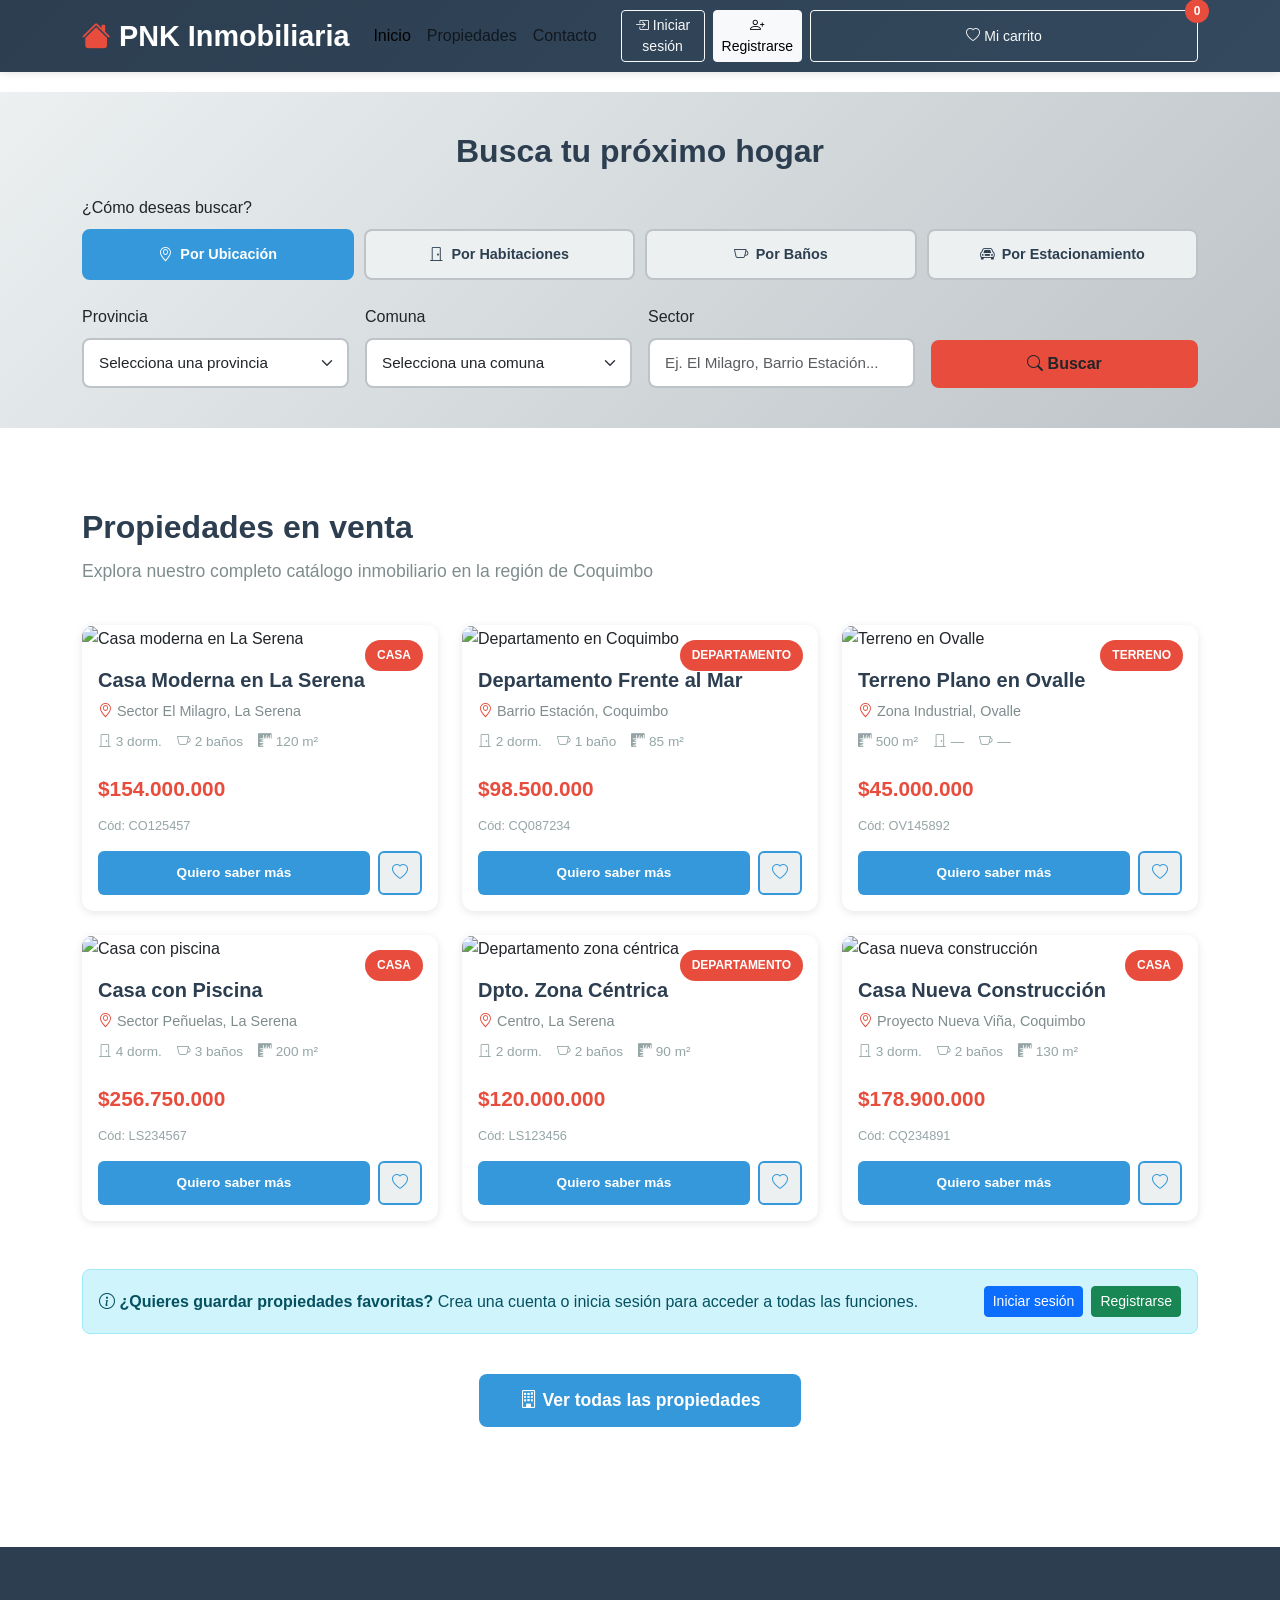
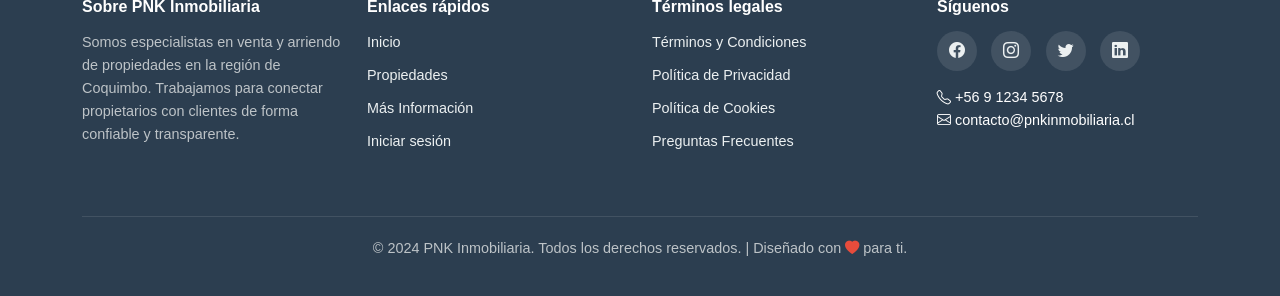
==== commit 6747889a: "Html añadidos, formularios arreglados y quinto intento de que no se me borren los archivos." ====
--- a/index.html
+++ b/index.html
@@ -8,434 +8,16 @@
     <link rel="stylesheet" href="https://cdn.jsdelivr.net/npm/bootstrap@5.3.0/dist/css/bootstrap.min.css">
     <!-- Bootstrap Icons -->
     <link rel="stylesheet" href="https://cdn.jsdelivr.net/npm/bootstrap-icons@1.11.0/font/bootstrap-icons.css">
-    <style>
-        :root {
-            --primary-color: #2c3e50;
-            --secondary-color: #e74c3c;
-            --accent-color: #3498db;
-        }
-
-        body {
-            font-family: 'Segoe UI', Tahoma, Geneva, Verdana, sans-serif;
-            line-height: 1.6;
-        }
-
-        /* Navbar Styles */
-        .navbar-custom {
-            background: linear-gradient(135deg, var(--primary-color) 0%, #34495e 100%);
-            box-shadow: 0 2px 8px rgba(0, 0, 0, 0.1);
-        }
-
-        .navbar-brand {
-            font-weight: 700;
-            font-size: 1.8rem;
-            color: #fff !important;
-        }
-
-        .navbar-brand .icon-home {
-            color: var(--secondary-color);
-            margin-right: 8px;
-        }
-
-        /* Search Section */
-        .search-section {
-            background: linear-gradient(135deg, #ecf0f1 0%, #bdc3c7 100%);
-            padding: 40px 0;
-            margin: 20px 0;
-        }
-
-        .search-title {
-            color: var(--primary-color);
-            font-weight: 700;
-            margin-bottom: 25px;
-            text-align: center;
-        }
-
-        .search-form .form-control,
-        .search-form .form-select {
-            border: 2px solid #bdc3c7;
-            border-radius: 8px;
-            padding: 12px 15px;
-            font-size: 0.95rem;
-        }
-
-        .search-form .form-control:focus,
-        .search-form .form-select:focus {
-            border-color: var(--accent-color);
-            box-shadow: 0 0 0 0.2rem rgba(52, 152, 219, 0.25);
-        }
-
-        .btn-search {
-            background-color: var(--secondary-color);
-            border: none;
-            padding: 12px 40px;
-            font-weight: 600;
-            border-radius: 8px;
-            width: 100%;
-            transition: all 0.3s ease;
-        }
-
-        .btn-search:hover {
-            background-color: #c0392b;
-            transform: translateY(-2px);
-            box-shadow: 0 4px 12px rgba(231, 76, 60, 0.3);
-        }
-
-        /* Filter Buttons */
-        .filter-buttons {
-            display: flex;
-            gap: 10px;
-            flex-wrap: wrap;
-        }
-
-        .filter-btn {
-            flex: 1;
-            min-width: 140px;
-            background-color: #ecf0f1;
-            border: 2px solid #bdc3c7;
-            color: var(--primary-color);
-            padding: 12px 16px;
-            border-radius: 8px;
-            font-weight: 600;
-            cursor: pointer;
-            transition: all 0.3s ease;
-            display: flex;
-            align-items: center;
-            justify-content: center;
-            gap: 8px;
-            font-size: 0.9rem;
-        }
-
-        .filter-btn:hover {
-            background-color: #bdc3c7;
-            border-color: var(--accent-color);
-            color: var(--accent-color);
-        }
-
-        .filter-btn.active {
-            background-color: var(--accent-color);
-            border-color: var(--accent-color);
-            color: white;
-        }
-
-        .filter-content {
-            display: none;
-            animation: fadeIn 0.3s ease;
-        }
-
-        .filter-content.active {
-            display: block;
-        }
-
-        @keyframes fadeIn {
-            from {
-                opacity: 0;
-                transform: translateY(-10px);
-            }
-            to {
-                opacity: 1;
-                transform: translateY(0);
-            }
-        }
-
-        /* Responsive Filter Buttons */
-        @media (max-width: 576px) {
-            .filter-buttons {
-                gap: 8px;
-            }
-
-            .filter-btn {
-                min-width: 110px;
-                padding: 10px 12px;
-                font-size: 0.8rem;
-            }
-
-            .filter-btn i {
-                display: none;
-            }
-        }
-        .properties-section {
-            padding: 60px 0;
-        }
-
-        .section-title {
-            color: var(--primary-color);
-            font-weight: 700;
-            margin-bottom: 10px;
-            font-size: 2rem;
-        }
-
-        .section-subtitle {
-            color: #7f8c8d;
-            margin-bottom: 40px;
-            font-size: 1.1rem;
-        }
-
-        /* Property Card Styles */
-        .property-card {
-            border: none;
-            border-radius: 12px;
-            overflow: hidden;
-            transition: all 0.3s ease;
-            box-shadow: 0 2px 8px rgba(0, 0, 0, 0.1);
-            height: 100%;
-            display: flex;
-            flex-direction: column;
-        }
-
-        .property-card:hover {
-            transform: translateY(-8px);
-            box-shadow: 0 8px 24px rgba(0, 0, 0, 0.15);
-        }
-
-        .property-card .card-img-top {
-            height: 220px;
-            object-fit: cover;
-        }
-
-        .property-type {
-            position: absolute;
-            top: 15px;
-            right: 15px;
-            background: var(--secondary-color);
-            color: white;
-            padding: 6px 12px;
-            border-radius: 20px;
-            font-size: 0.75rem;
-            font-weight: 600;
-            text-transform: uppercase;
-            z-index: 10;
-        }
-
-        .property-card .card-body {
-            flex-grow: 1;
-            display: flex;
-            flex-direction: column;
-        }
-
-        .property-title {
-            color: var(--primary-color);
-            font-weight: 700;
-            margin-bottom: 8px;
-        }
-
-        .property-location {
-            color: #7f8c8d;
-            font-size: 0.9rem;
-            margin-bottom: 8px;
-            display: flex;
-            align-items: center;
-        }
-
-        .property-location i {
-            margin-right: 5px;
-            color: var(--secondary-color);
-        }
-
-        .property-features {
-            color: #95a5a6;
-            font-size: 0.85rem;
-            margin-bottom: 10px;
-            display: flex;
-            gap: 15px;
-        }
-
-        .property-price {
-            color: var(--secondary-color);
-            font-weight: 700;
-            font-size: 1.3rem;
-            margin: 10px 0;
-        }
-
-        .property-code {
-            color: #95a5a6;
-            font-size: 0.8rem;
-            margin-bottom: 15px;
-        }
-
-        .property-buttons {
-            display: flex;
-            gap: 8px;
-            margin-top: auto;
-        }
-
-        .btn-more-info {
-            flex: 1;
-            background-color: var(--accent-color);
-            border: none;
-            color: white;
-            border-radius: 6px;
-            padding: 8px 12px;
-            font-weight: 600;
-            font-size: 0.85rem;
-            transition: all 0.3s ease;
-            text-decoration: none;
-            display: flex;
-            align-items: center;
-            justify-content: center;
-            cursor: pointer;
-        }
-
-        .btn-more-info:hover {
-            background-color: #2980b9;
-            color: white;
-            text-decoration: none;
-        }
-
-        .btn-cart {
-            width: 44px;
-            height: 44px;
-            background-color: #ecf0f1;
-            border: 2px solid var(--accent-color);
-            color: var(--accent-color);
-            border-radius: 6px;
-            font-weight: 600;
-            cursor: pointer;
-            transition: all 0.3s ease;
-            display: flex;
-            align-items: center;
-            justify-content: center;
-        }
-
-        .btn-cart:hover {
-            background-color: var(--accent-color);
-            color: white;
-        }
-
-        /* Cart Badge */
-        .cart-badge {
-            background-color: var(--secondary-color);
-            color: white;
-            border-radius: 50%;
-            width: 24px;
-            height: 24px;
-            display: flex;
-            align-items: center;
-            justify-content: center;
-            font-size: 0.75rem;
-            font-weight: 700;
-        }
-
-        /* Footer Styles */
-        footer {
-            background: var(--primary-color);
-            color: white;
-            padding: 50px 0 20px;
-            margin-top: 60px;
-        }
-
-        footer a {
-            color: #ecf0f1;
-            text-decoration: none;
-            transition: color 0.3s ease;
-        }
-
-        footer a:hover {
-            color: var(--secondary-color);
-        }
-
-        .footer-section h5 {
-            color: white;
-            font-weight: 700;
-            margin-bottom: 15px;
-            font-size: 1rem;
-        }
-
-        .footer-section ul {
-            list-style: none;
-            padding: 0;
-        }
-
-        .footer-section ul li {
-            margin-bottom: 10px;
-            font-size: 0.9rem;
-        }
-
-        .social-icons a {
-            display: inline-flex;
-            align-items: center;
-            justify-content: center;
-            width: 40px;
-            height: 40px;
-            background-color: rgba(255, 255, 255, 0.1);
-            border-radius: 50%;
-            margin-right: 10px;
-            transition: all 0.3s ease;
-        }
-
-        .social-icons a:hover {
-            background-color: var(--secondary-color);
-            transform: translateY(-3px);
-        }
-
-        .footer-bottom {
-            border-top: 1px solid rgba(255, 255, 255, 0.1);
-            margin-top: 30px;
-            padding-top: 20px;
-            text-align: center;
-            color: #bdc3c7;
-            font-size: 0.9rem;
-        }
-
-        /* Alert Styles */
-        .alert-login {
-            margin-top: 20px;
-            border-radius: 8px;
-        }
-
-        /* Responsive */
-        @media (max-width: 768px) {
-            .section-title {
-                font-size: 1.5rem;
-            }
-
-            .property-buttons {
-                flex-direction: column;
-            }
-
-            .btn-cart {
-                width: 100%;
-                height: auto;
-                padding: 8px;
-            }
-
-            .search-form {
-                gap: 10px !important;
-            }
-        }
-
-        /* Accessibility Utilities */
-        .visually-hidden {
-            position: absolute;
-            width: 1px;
-            height: 1px;
-            padding: 0;
-            margin: -1px;
-            overflow: hidden;
-            clip: rect(0, 0, 0, 0);
-            white-space: nowrap;
-            border-width: 0;
-        }
-
-        /* Focus visible styles for keyboard navigation */
-        a:focus-visible,
-        button:focus-visible,
-        input:focus-visible,
-        select:focus-visible,
-        .btn-more-info:focus-visible,
-        .btn-cart:focus-visible {
-            outline: 3px solid var(--secondary-color);
-            outline-offset: 2px;
-        }
-    </style>
+    <link rel="stylesheet" href="css/index.css">
 </head>
+
 <body>
 
     <!-- NAVBAR / HEADER -->
     <nav class="navbar navbar-expand-lg navbar-custom sticky-top">
         <div class="container-lg">
-            <a class="navbar-brand" href="index.html" aria-label="Inicio - PNK Inmobiliaria">
-                <i class="bi bi-house-fill icon-home" aria-hidden="true"></i>PNK Inmobiliaria
+            <a class="navbar-brand" href="index.html">
+                <i class="bi bi-house-fill icon-home"></i>PNK Inmobiliaria
             </a>
             <button class="navbar-toggler" type="button" data-bs-toggle="collapse" data-bs-target="#navbarNav" aria-controls="navbarNav" aria-expanded="false" aria-label="Toggle navigation">
                 <span class="navbar-toggler-icon"></span>
@@ -453,15 +35,15 @@
                     </li>
                 </ul>
                 <div class="d-flex gap-2 ms-lg-3 flex-column flex-lg-row w-100 w-lg-auto mt-3 mt-lg-0">
-                    <a href="inicio_sesion.html" class="btn btn-outline-light btn-sm" aria-label="Iniciar sesión">
-                        <i class="bi bi-box-arrow-in-right" aria-hidden="true"></i> Iniciar sesión
+                    <a href="inicio_sesion.html" class="btn btn-outline-light btn-sm">
+                        <i class="bi bi-box-arrow-in-right"></i> Iniciar sesión
                     </a>
-                    <a href="resgistro_propietario.html" class="btn btn-light btn-sm" aria-label="Registrarse en el sitio">
-                        <i class="bi bi-person-plus" aria-hidden="true"></i> Registrarse
+                    <a href="resgistro_propietario.html" class="btn btn-light btn-sm">
+                        <i class="bi bi-person-plus"></i> Registrarse
                     </a>
-                    <button class="btn btn-outline-light btn-sm position-relative w-100 w-lg-auto" id="cartBtn" aria-label="Mi carrito de propiedades favoritas, 0 items guardados">
-                        <i class="bi bi-heart" aria-hidden="true"></i> Mi carrito
-                        <span class="cart-badge position-absolute top-0 start-100 translate-middle" aria-live="polite" aria-atomic="true">0</span>
+                    <button class="btn btn-outline-light btn-sm position-relative w-100 w-lg-auto" id="cartBtn">
+                        <i class="bi bi-heart"></i> Mi carrito
+                        <span class="cart-badge position-absolute top-0 start-100 translate-middle">0</span>
                     </button>
                 </div>
             </div>
@@ -469,26 +51,26 @@
     </nav>
 
     <!-- SEARCH SECTION -->
-    <section class="search-section" id="buscar" role="region" aria-label="Sección de búsqueda de propiedades">
+    <section class="search-section" id="buscar">
         <div class="container-lg">
-            <h1 class="search-title">Busca tu próximo hogar</h1>
+            <h2 class="search-title">Busca tu próximo hogar</h2>
             
             <!-- Filter Type Selector -->
             <div class="row g-3 mb-4">
                 <div class="col-12">
                     <label for="filterType" class="form-label fw-600">¿Cómo deseas buscar?</label>
-                    <div class="filter-buttons" role="group" aria-label="Opciones de búsqueda">
-                        <button type="button" class="filter-btn active" data-filter="location" onclick="selectFilterType('location')" aria-label="Buscar por ubicación" aria-pressed="true">
-                            <i class="bi bi-geo-alt" aria-hidden="true"></i> Por Ubicación
+                    <div class="filter-buttons">
+                        <button type="button" class="filter-btn active" data-filter="location" onclick="selectFilterType('location')">
+                            <i class="bi bi-geo-alt"></i> Por Ubicación
                         </button>
-                        <button type="button" class="filter-btn" data-filter="bedrooms" onclick="selectFilterType('bedrooms')" aria-label="Buscar por número de habitaciones" aria-pressed="false">
-                            <i class="bi bi-door-closed" aria-hidden="true"></i> Por Habitaciones
+                        <button type="button" class="filter-btn" data-filter="bedrooms" onclick="selectFilterType('bedrooms')">
+                            <i class="bi bi-door-closed"></i> Por Habitaciones
                         </button>
-                        <button type="button" class="filter-btn" data-filter="bathrooms" onclick="selectFilterType('bathrooms')" aria-label="Buscar por número de baños" aria-pressed="false">
-                            <i class="bi bi-cup" aria-hidden="true"></i> Por Baños
+                        <button type="button" class="filter-btn" data-filter="bathrooms" onclick="selectFilterType('bathrooms')">
+                            <i class="bi bi-cup"></i> Por Baños
                         </button>
-                        <button type="button" class="filter-btn" data-filter="parking" onclick="selectFilterType('parking')" aria-label="Buscar por espacios de estacionamiento" aria-pressed="false">
-                            <i class="bi bi-car-front" aria-hidden="true"></i> Por Estacionamiento
+                        <button type="button" class="filter-btn" data-filter="parking" onclick="selectFilterType('parking')">
+                            <i class="bi bi-car-front"></i> Por Estacionamiento
                         </button>
                     </div>
                 </div>
@@ -623,13 +205,15 @@
     </section>
 
     <!-- PROPERTIES SECTION -->
-    <section class="properties-section" id="propiedades" role="region" aria-label="Oferta de propiedades disponibles">\n        <div class="container-lg">\n            <h2 class="section-title">Propiedades en venta</h2>
+    <section class="properties-section" id="propiedades">
+        <div class="container-lg">
+            <h2 class="section-title">Propiedades en venta</h2>
             <p class="section-subtitle">Explora nuestro completo catálogo inmobiliario en la región de Coquimbo</p>
 
             <!-- Property Cards Grid -->
-            <div class="row g-4 mb-5" role="list">
+            <div class="row g-4 mb-5">
                 <!-- Property 1 -->
-                <div class="col-12 col-md-6 col-lg-4" role="listitem">
+                <div class="col-12 col-md-6 col-lg-4">
                     <div class="card property-card">
                         <div class="position-relative">
                             <img src="https://images.unsplash.com/photo-1570129477492-45ea003411af?w=400&h=300&fit=crop" class="card-img-top" alt="Casa moderna en La Serena">
@@ -638,22 +222,22 @@
                         <div class="card-body">
                             <h5 class="property-title">Casa Moderna en La Serena</h5>
                             <div class="property-location">
-                                <i class="bi bi-geo-alt" aria-hidden="true"></i>
+                                <i class="bi bi-geo-alt"></i>
                                 <span>Sector El Milagro, La Serena</span>
                             </div>
                             <div class="property-features">
-                                <span><i class="bi bi-door-closed" aria-hidden="true"></i> 3 dorm.</span>
-                                <span><i class="bi bi-cup" aria-hidden="true"></i> 2 baños</span>
-                                <span><i class="bi bi-rulers" aria-hidden="true"></i> 120 m²</span>
+                                <span><i class="bi bi-door-closed"></i> 3 dorm.</span>
+                                <span><i class="bi bi-cup"></i> 2 baños</span>
+                                <span><i class="bi bi-rulers"></i> 120 m²</span>
                             </div>
                             <div class="property-price">$154.000.000</div>
                             <div class="property-code">Cód: CO125457</div>
                             <div class="property-buttons">
-                                <a href="detalle-propiedad.html?id=1" class="btn-more-info" aria-label="Más información sobre Casa Moderna en La Serena - $154.000.000">
+                                <a href="detalle-propiedad.html?id=1" class="btn-more-info">
                                     Quiero saber más
                                 </a>
-                                <button type="button" class="btn-cart" onclick="handleCartClick(event)" aria-label="Agregar Casa Moderna en La Serena a mis favoritos">
-                                    <i class="bi bi-heart" aria-hidden="true"></i>
+                                <button type="button" class="btn-cart" onclick="handleCartClick(event)">
+                                    <i class="bi bi-heart"></i>
                                 </button>
                             </div>
                         </div>
@@ -661,31 +245,31 @@
                 </div>
 
                 <!-- Property 2 -->
-                <div class="col-12 col-md-6 col-lg-4" role="listitem">
+                <div class="col-12 col-md-6 col-lg-4">
                     <div class="card property-card">
                         <div class="position-relative">
-                            <img src="https://images.unsplash.com/photo-1502672260266-1c1ef2d93688?w=400&h=300&fit=crop" class="card-img-top" alt="Departamento Frente al Mar en Coquimbo">
+                            <img src="https://images.unsplash.com/photo-1502672260266-1c1ef2d93688?w=400&h=300&fit=crop" class="card-img-top" alt="Departamento en Coquimbo">
                             <span class="property-type">Departamento</span>
                         </div>
                         <div class="card-body">
                             <h5 class="property-title">Departamento Frente al Mar</h5>
                             <div class="property-location">
-                                <i class="bi bi-geo-alt" aria-hidden="true"></i>
+                                <i class="bi bi-geo-alt"></i>
                                 <span>Barrio Estación, Coquimbo</span>
                             </div>
                             <div class="property-features">
-                                <span><i class="bi bi-door-closed" aria-hidden="true"></i> 2 dorm.</span>
-                                <span><i class="bi bi-cup" aria-hidden="true"></i> 1 baño</span>
-                                <span><i class="bi bi-rulers" aria-hidden="true"></i> 85 m²</span>
+                                <span><i class="bi bi-door-closed"></i> 2 dorm.</span>
+                                <span><i class="bi bi-cup"></i> 1 baño</span>
+                                <span><i class="bi bi-rulers"></i> 85 m²</span>
                             </div>
                             <div class="property-price">$98.500.000</div>
                             <div class="property-code">Cód: CQ087234</div>
                             <div class="property-buttons">
-                                <a href="detalle-propiedad.html?id=2" class="btn-more-info" aria-label="Más información sobre Departamento Frente al Mar - $98.500.000">
+                                <a href="detalle-propiedad.html?id=2" class="btn-more-info">
                                     Quiero saber más
                                 </a>
-                                <button type="button" class="btn-cart" onclick="handleCartClick(event)" aria-label="Agregar Departamento Frente al Mar a mis favoritos">
-                                    <i class="bi bi-heart" aria-hidden="true"></i>
+                                <button type="button" class="btn-cart" onclick="handleCartClick(event)">
+                                    <i class="bi bi-heart"></i>
                                 </button>
                             </div>
                         </div>
@@ -693,31 +277,31 @@
                 </div>
 
                 <!-- Property 3 -->
-                <div class="col-12 col-md-6 col-lg-4" role="listitem">
+                <div class="col-12 col-md-6 col-lg-4">
                     <div class="card property-card">
                         <div class="position-relative">
-                            <img src="images/paisaje-terreno.jpg" class="card-img-top" alt="Terreno Plano en Ovalle - 500 m²">
+                            <img src="https://images.unsplash.com/photo-1566682773867-c563f37b9f2e?w=400&h=300&fit=crop" class="card-img-top" alt="Terreno en Ovalle">
                             <span class="property-type">Terreno</span>
                         </div>
                         <div class="card-body">
                             <h5 class="property-title">Terreno Plano en Ovalle</h5>
                             <div class="property-location">
-                                <i class="bi bi-geo-alt" aria-hidden="true"></i>
+                                <i class="bi bi-geo-alt"></i>
                                 <span>Zona Industrial, Ovalle</span>
                             </div>
                             <div class="property-features">
-                                <span><i class="bi bi-rulers" aria-hidden="true"></i> 500 m²</span>
-                                <span><i class="bi bi-door-closed" aria-hidden="true"></i> —</span>
-                                <span><i class="bi bi-cup" aria-hidden="true"></i> —</span>
+                                <span><i class="bi bi-rulers"></i> 500 m²</span>
+                                <span><i class="bi bi-door-closed"></i> —</span>
+                                <span><i class="bi bi-cup"></i> —</span>
                             </div>
                             <div class="property-price">$45.000.000</div>
                             <div class="property-code">Cód: OV145892</div>
                             <div class="property-buttons">
-                                <a href="detalle-propiedad.html?id=3" class="btn-more-info" aria-label="Más información sobre Terreno Plano en Ovalle - $45.000.000">
+                                <a href="detalle-propiedad.html?id=3" class="btn-more-info">
                                     Quiero saber más
                                 </a>
-                                <button type="button" class="btn-cart" onclick="handleCartClick(event)" aria-label="Agregar Terreno Plano en Ovalle a mis favoritos">
-                                    <i class="bi bi-heart" aria-hidden="true"></i>
+                                <button type="button" class="btn-cart" onclick="handleCartClick(event)">
+                                    <i class="bi bi-heart"></i>
                                 </button>
                             </div>
                         </div>
@@ -725,31 +309,31 @@
                 </div>
 
                 <!-- Property 4 -->
-                <div class="col-12 col-md-6 col-lg-4" role="listitem">
+                <div class="col-12 col-md-6 col-lg-4">
                     <div class="card property-card">
                         <div class="position-relative">
-                            <img src="https://images.unsplash.com/photo-1560448204-e02f11c3d0e2?w=400&h=300&fit=crop" class="card-img-top" alt="Casa con Piscina en La Serena">
+                            <img src="https://images.unsplash.com/photo-1560448204-e02f11c3d0e2?w=400&h=300&fit=crop" class="card-img-top" alt="Casa con piscina">
                             <span class="property-type">Casa</span>
                         </div>
                         <div class="card-body">
                             <h5 class="property-title">Casa con Piscina</h5>
                             <div class="property-location">
-                                <i class="bi bi-geo-alt" aria-hidden="true"></i>
+                                <i class="bi bi-geo-alt"></i>
                                 <span>Sector Peñuelas, La Serena</span>
                             </div>
                             <div class="property-features">
-                                <span><i class="bi bi-door-closed" aria-hidden="true"></i> 4 dorm.</span>
-                                <span><i class="bi bi-cup" aria-hidden="true"></i> 3 baños</span>
-                                <span><i class="bi bi-rulers" aria-hidden="true"></i> 200 m²</span>
+                                <span><i class="bi bi-door-closed"></i> 4 dorm.</span>
+                                <span><i class="bi bi-cup"></i> 3 baños</span>
+                                <span><i class="bi bi-rulers"></i> 200 m²</span>
                             </div>
                             <div class="property-price">$256.750.000</div>
                             <div class="property-code">Cód: LS234567</div>
                             <div class="property-buttons">
-                                <a href="detalle-propiedad.html?id=4" class="btn-more-info" aria-label="Más información sobre Casa con Piscina - $256.750.000">
+                                <a href="detalle-propiedad.html?id=4" class="btn-more-info">
                                     Quiero saber más
                                 </a>
-                                <button type="button" class="btn-cart" onclick="handleCartClick(event)" aria-label="Agregar Casa con Piscina a mis favoritos">
-                                    <i class="bi bi-heart" aria-hidden="true"></i>
+                                <button type="button" class="btn-cart" onclick="handleCartClick(event)">
+                                    <i class="bi bi-heart"></i>
                                 </button>
                             </div>
                         </div>
@@ -757,31 +341,31 @@
                 </div>
 
                 <!-- Property 5 -->
-                <div class="col-12 col-md-6 col-lg-4" role="listitem">
+                <div class="col-12 col-md-6 col-lg-4">
                     <div class="card property-card">
                         <div class="position-relative">
-                            <img src="https://images.unsplash.com/photo-1565183938294-7563f3ce68c9?w=400&h=300&fit=crop" class="card-img-top" alt="Departamento Zona Céntrica en La Serena">
+                            <img src="https://images.unsplash.com/photo-1565183938294-7563f3ce68c9?w=400&h=300&fit=crop" class="card-img-top" alt="Departamento zona céntrica">
                             <span class="property-type">Departamento</span>
                         </div>
                         <div class="card-body">
                             <h5 class="property-title">Dpto. Zona Céntrica</h5>
                             <div class="property-location">
-                                <i class="bi bi-geo-alt" aria-hidden="true"></i>
+                                <i class="bi bi-geo-alt"></i>
                                 <span>Centro, La Serena</span>
                             </div>
                             <div class="property-features">
-                                <span><i class="bi bi-door-closed" aria-hidden="true"></i> 2 dorm.</span>
-                                <span><i class="bi bi-cup" aria-hidden="true"></i> 2 baños</span>
-                                <span><i class="bi bi-rulers" aria-hidden="true"></i> 90 m²</span>
+                                <span><i class="bi bi-door-closed"></i> 2 dorm.</span>
+                                <span><i class="bi bi-cup"></i> 2 baños</span>
+                                <span><i class="bi bi-rulers"></i> 90 m²</span>
                             </div>
                             <div class="property-price">$120.000.000</div>
                             <div class="property-code">Cód: LS123456</div>
                             <div class="property-buttons">
-                                <a href="detalle-propiedad.html?id=5" class="btn-more-info" aria-label="Más información sobre Departamento Zona Céntrica - $120.000.000">
+                                <a href="detalle-propiedad.html?id=5" class="btn-more-info">
                                     Quiero saber más
                                 </a>
-                                <button type="button" class="btn-cart" onclick="handleCartClick(event)" aria-label="Agregar Departamento Zona Céntrica a mis favoritos">
-                                    <i class="bi bi-heart" aria-hidden="true"></i>
+                                <button type="button" class="btn-cart" onclick="handleCartClick(event)">
+                                    <i class="bi bi-heart"></i>
                                 </button>
                             </div>
                         </div>
@@ -789,31 +373,31 @@
                 </div>
 
                 <!-- Property 6 -->
-                <div class="col-12 col-md-6 col-lg-4" role="listitem">
+                <div class="col-12 col-md-6 col-lg-4">
                     <div class="card property-card">
                         <div class="position-relative">
-                            <img src="images/casa-moderna.jpg" class="card-img-top" alt="Casa Nueva Construcción en Coquimbo">
+                            <img src="https://images.unsplash.com/photo-1550355291-bbee04a92027?w=400&h=300&fit=crop" class="card-img-top" alt="Casa nueva construcción">
                             <span class="property-type">Casa</span>
                         </div>
                         <div class="card-body">
                             <h5 class="property-title">Casa Nueva Construcción</h5>
                             <div class="property-location">
-                                <i class="bi bi-geo-alt" aria-hidden="true"></i>
+                                <i class="bi bi-geo-alt"></i>
                                 <span>Proyecto Nueva Viña, Coquimbo</span>
                             </div>
                             <div class="property-features">
-                                <span><i class="bi bi-door-closed" aria-hidden="true"></i> 3 dorm.</span>
-                                <span><i class="bi bi-cup" aria-hidden="true"></i> 2 baños</span>
-                                <span><i class="bi bi-rulers" aria-hidden="true"></i> 130 m²</span>
+                                <span><i class="bi bi-door-closed"></i> 3 dorm.</span>
+                                <span><i class="bi bi-cup"></i> 2 baños</span>
+                                <span><i class="bi bi-rulers"></i> 130 m²</span>
                             </div>
                             <div class="property-price">$178.900.000</div>
                             <div class="property-code">Cód: CQ234891</div>
                             <div class="property-buttons">
-                                <a href="detalle-propiedad.html?id=6" class="btn-more-info" aria-label="Más información sobre Casa Nueva Construcción - $178.900.000">
+                                <a href="detalle-propiedad.html?id=6" class="btn-more-info">
                                     Quiero saber más
                                 </a>
-                                <button type="button" class="btn-cart" onclick="handleCartClick(event)" aria-label="Agregar Casa Nueva Construcción a mis favoritos">
-                                    <i class="bi bi-heart" aria-hidden="true"></i>
+                                <button type="button" class="btn-cart" onclick="handleCartClick(event)">
+                                    <i class="bi bi-heart"></i>
                                 </button>
                             </div>
                         </div>
@@ -822,70 +406,70 @@
             </div>
 
             <!-- Guest Message -->
-            <div class="alert alert-info alert-login d-flex align-items-center justify-content-between" role="region" aria-label="Información de acceso" aria-live="polite">
+            <div class="alert alert-info alert-login d-flex align-items-center justify-content-between">
                 <div>
-                    <i class="bi bi-info-circle" aria-hidden="true"></i>
+                    <i class="bi bi-info-circle"></i>
                     <strong>¿Quieres guardar propiedades favoritas?</strong> Crea una cuenta o inicia sesión para acceder a todas las funciones.
                 </div>
                 <div class="d-flex gap-2">
-                    <a href="inicio_sesion.html" class="btn btn-sm btn-primary" aria-label="Iniciar sesión en PNK Inmobiliaria">Iniciar sesión</a>
-                    <a href="resgistro_propietario.html" class="btn btn-sm btn-success" aria-label="Registrarse como nuevo usuario">Registrarse</a>
+                    <a href="inicio_sesion.html" class="btn btn-sm btn-primary">Iniciar sesión</a>
+                    <a href="resgistro_propietario.html" class="btn btn-sm btn-success">Registrarse</a>
                 </div>
             </div>
 
             <!-- Button to see all properties -->
             <div style="text-align: center; margin-top: 40px;">
-                <a href="mas_propiedades.html" class="btn" style="background-color: var(--accent-color); color: white; padding: 12px 40px; font-weight: 600; border-radius: 8px; text-decoration: none; font-size: 1.1rem;" aria-label="Ver todas las propiedades disponibles en nuestro catálogo">
-                    <i class="bi bi-building" aria-hidden="true"></i> Ver todas las propiedades
+                <a href="mas_propiedades.html" class="btn" style="background-color: var(--accent-color); color: white; padding: 12px 40px; font-weight: 600; border-radius: 8px; text-decoration: none; font-size: 1.1rem;">
+                    <i class="bi bi-building"></i> Ver todas las propiedades
                 </a>
             </div>
         </div>
     </section>
 
     <!-- FOOTER -->
-    <footer id="contacto" role="contentinfo">
+    <footer id="contacto">
         <div class="container-lg">
             <div class="row">
                 <div class="col-md-3 footer-section mb-4">
-                    <h3>Sobre PNK Inmobiliaria</h3>
+                    <h5>Sobre PNK Inmobiliaria</h5>
                     <p style="font-size: 0.9rem; color: #bdc3c7;">
                         Somos especialistas en venta y arriendo de propiedades en la región de Coquimbo. Trabajamos para conectar propietarios con clientes de forma confiable y transparente.
                     </p>
                 </div>
                 <div class="col-md-3 footer-section">
-                    <h3>Enlaces rápidos</h3>
+                    <h5>Enlaces rápidos</h5>
                     <ul>
-                        <li><a href="index.html" aria-label="Página de inicio">Inicio</a></li>
-                        <li><a href="#propiedades" aria-label="Ir a la sección de propiedades">Propiedades</a></li>
-                        <li><a href="mas_informacion.html" aria-label="Más información sobre nuestros servicios">Más Información</a></li>
-                        <li><a href="inicio_sesion.html" aria-label="Página de inicio de sesión">Iniciar sesión</a></li>
+                        <li><a href="index.html">Inicio</a></li>
+                        <li><a href="#propiedades">Propiedades</a></li>
+                        <li><a href="mas_informacion.html">Más Información</a></li>
+                        <li><a href="inicio_sesion.html">Iniciar sesión</a></li>
                     </ul>
                 </div>
                 <div class="col-md-3 footer-section">
-                    <h3>Términos legales</h3>
+                    <h5>Términos legales</h5>
                     <ul>
-                        <li><a href="#" aria-label="Términos y condiciones de uso">Términos y Condiciones</a></li>
-                        <li><a href="#" aria-label="Política de privacidad">Política de Privacidad</a></li>
-                        <li><a href="#" aria-label="Política de cookies">Política de Cookies</a></li>
-                        <li><a href="#" aria-label="Preguntas frecuentes">Preguntas Frecuentes</a></li>
+                        <li><a href="#">Términos y Condiciones</a></li>
+                        <li><a href="#">Política de Privacidad</a></li>
+                        <li><a href="#">Política de Cookies</a></li>
+                        <li><a href="#">Preguntas Frecuentes</a></li>
                     </ul>
                 </div>
                 <div class="col-md-3 footer-section">
-                    <h3>Síguenos</h3>
-                    <div class="social-icons" role="list">
-                        <a href="#" aria-label="Visítanos en Facebook" role="listitem"><i class="bi bi-facebook" aria-hidden="true"></i></a>
-                        <a href="#" aria-label="Visítanos en Instagram" role="listitem"><i class="bi bi-instagram" aria-hidden="true"></i></a>
-                        <a href="#" aria-label="Visítanos en Twitter" role="listitem"><i class="bi bi-twitter" aria-hidden="true"></i></a>
-                        <a href="#" aria-label="Visítanos en LinkedIn" role="listitem"><i class="bi bi-linkedin" aria-hidden="true"></i></a>
+                    <h5>Síguenos</h5>
+                    <div class="social-icons">
+                        <a href="#" title="Facebook"><i class="bi bi-facebook"></i></a>
+                        <a href="#" title="Instagram"><i class="bi bi-instagram"></i></a>
+                        <a href="#" title="Twitter"><i class="bi bi-twitter"></i></a>
+                        <a href="#" title="LinkedIn"><i class="bi bi-linkedin"></i></a>
                     </div>
                     <p style="margin-top: 15px; font-size: 0.9rem;">
-                        <i class="bi bi-telephone" aria-hidden="true"></i> <a href="tel:+56912345678" aria-label="Llamar al +56 9 1234 5678">+56 9 1234 5678</a><br>
-                        <i class="bi bi-envelope" aria-hidden="true"></i> <a href="mailto:contacto@pnkinmobiliaria.cl" aria-label="Enviar email a contacto@pnkinmobiliaria.cl">contacto@pnkinmobiliaria.cl</a>
+                        <i class="bi bi-telephone"></i> +56 9 1234 5678<br>
+                        <i class="bi bi-envelope"></i> contacto@pnkinmobiliaria.cl
                     </p>
                 </div>
             </div>
             <div class="footer-bottom">
-                <p>© 2024 PNK Inmobiliaria. Todos los derechos reservados. | Diseñado con <i class="bi bi-heart-fill" style="color: var(--secondary-color);" aria-hidden="true"></i> para ti.</p>
+                <p>© 2024 PNK Inmobiliaria. Todos los derechos reservados. | Diseñado con <i class="bi bi-heart-fill" style="color: var(--secondary-color);"></i> para ti.</p>
             </div>
         </div>
     </footer>
@@ -945,7 +529,6 @@
             // Remove active class from all buttons
             document.querySelectorAll('.filter-btn').forEach(btn => {
                 btn.classList.remove('active');
-                btn.setAttribute('aria-pressed', 'false');
             });
 
             // Show selected filter content
@@ -956,18 +539,6 @@
 
             // Add active class to clicked button
             event.target.closest('.filter-btn').classList.add('active');
-            event.target.closest('.filter-btn').setAttribute('aria-pressed', 'true');
-            
-            // Announce change to screen readers
-            const filterName = event.target.closest('.filter-btn').textContent.trim();
-            const announcement = document.createElement('div');
-            announcement.setAttribute('role', 'status');
-            announcement.setAttribute('aria-live', 'polite');
-            announcement.setAttribute('aria-atomic', 'true');
-            announcement.className = 'visually-hidden';
-            announcement.textContent = 'Filtro de busqueda cambiado a: ' + filterName;
-            document.body.appendChild(announcement);
-            setTimeout(() => announcement.remove(), 1000);
         }
 
         // Handle add to cart clicks (when not logged in)
--- a/css/index.css
+++ b/css/index.css
@@ -0,0 +1,394 @@
+:root {
+    --primary-color: #2c3e50;
+    --secondary-color: #e74c3c;
+    --accent-color: #3498db;
+}
+
+body {
+    font-family: 'Segoe UI', Tahoma, Geneva, Verdana, sans-serif;
+    line-height: 1.6;
+}
+
+/* Navbar Styles */
+.navbar-custom {
+    background: linear-gradient(135deg, var(--primary-color) 0%, #34495e 100%);
+    box-shadow: 0 2px 8px rgba(0, 0, 0, 0.1);
+}
+
+.navbar-brand {
+    font-weight: 700;
+    font-size: 1.8rem;
+    color: #fff !important;
+}
+
+.navbar-brand .icon-home {
+    color: var(--secondary-color);
+    margin-right: 8px;
+}
+
+/* Search Section */
+.search-section {
+    background: linear-gradient(135deg, #ecf0f1 0%, #bdc3c7 100%);
+    padding: 40px 0;
+    margin: 20px 0;
+}
+
+.search-title {
+    color: var(--primary-color);
+    font-weight: 700;
+    margin-bottom: 25px;
+    text-align: center;
+}
+
+.search-form .form-control,
+.search-form .form-select {
+    border: 2px solid #bdc3c7;
+    border-radius: 8px;
+    padding: 12px 15px;
+    font-size: 0.95rem;
+}
+
+.search-form .form-control:focus,
+.search-form .form-select:focus {
+    border-color: var(--accent-color);
+    box-shadow: 0 0 0 0.2rem rgba(52, 152, 219, 0.25);
+}
+
+.btn-search {
+    background-color: var(--secondary-color);
+    border: none;
+    padding: 12px 40px;
+    font-weight: 600;
+    border-radius: 8px;
+    width: 100%;
+    transition: all 0.3s ease;
+}
+
+.btn-search:hover {
+    background-color: #c0392b;
+    transform: translateY(-2px);
+    box-shadow: 0 4px 12px rgba(231, 76, 60, 0.3);
+}
+
+/* Filter Buttons */
+.filter-buttons {
+    display: flex;
+    gap: 10px;
+    flex-wrap: wrap;
+}
+
+.filter-btn {
+    flex: 1;
+    min-width: 140px;
+    background-color: #ecf0f1;
+    border: 2px solid #bdc3c7;
+    color: var(--primary-color);
+    padding: 12px 16px;
+    border-radius: 8px;
+    font-weight: 600;
+    cursor: pointer;
+    transition: all 0.3s ease;
+    display: flex;
+    align-items: center;
+    justify-content: center;
+    gap: 8px;
+    font-size: 0.9rem;
+}
+
+.filter-btn:hover {
+    background-color: #bdc3c7;
+    border-color: var(--accent-color);
+    color: var(--accent-color);
+}
+
+.filter-btn.active {
+    background-color: var(--accent-color);
+    border-color: var(--accent-color);
+    color: white;
+}
+
+.filter-content {
+    display: none;
+    animation: fadeIn 0.3s ease;
+}
+
+.filter-content.active {
+    display: block;
+}
+
+@keyframes fadeIn {
+    from {
+        opacity: 0;
+        transform: translateY(-10px);
+    }
+    to {
+        opacity: 1;
+        transform: translateY(0);
+    }
+}
+
+/* Responsive Filter Buttons */
+@media (max-width: 576px) {
+    .filter-buttons {
+        gap: 8px;
+    }
+
+    .filter-btn {
+        min-width: 110px;
+        padding: 10px 12px;
+        font-size: 0.8rem;
+    }
+
+    .filter-btn i {
+        display: none;
+    }
+}
+.properties-section {
+    padding: 60px 0;
+}
+
+.section-title {
+    color: var(--primary-color);
+    font-weight: 700;
+    margin-bottom: 10px;
+    font-size: 2rem;
+}
+
+.section-subtitle {
+    color: #7f8c8d;
+    margin-bottom: 40px;
+    font-size: 1.1rem;
+}
+
+/* Property Card Styles */
+.property-card {
+    border: none;
+    border-radius: 12px;
+    overflow: hidden;
+    transition: all 0.3s ease;
+    box-shadow: 0 2px 8px rgba(0, 0, 0, 0.1);
+    height: 100%;
+    display: flex;
+    flex-direction: column;
+}
+
+.property-card:hover {
+    transform: translateY(-8px);
+    box-shadow: 0 8px 24px rgba(0, 0, 0, 0.15);
+}
+
+.property-card .card-img-top {
+    height: 220px;
+    object-fit: cover;
+}
+
+.property-type {
+    position: absolute;
+    top: 15px;
+    right: 15px;
+    background: var(--secondary-color);
+    color: white;
+    padding: 6px 12px;
+    border-radius: 20px;
+    font-size: 0.75rem;
+    font-weight: 600;
+    text-transform: uppercase;
+    z-index: 10;
+}
+
+.property-card .card-body {
+    flex-grow: 1;
+    display: flex;
+    flex-direction: column;
+}
+
+.property-title {
+    color: var(--primary-color);
+    font-weight: 700;
+    margin-bottom: 8px;
+}
+
+.property-location {
+    color: #7f8c8d;
+    font-size: 0.9rem;
+    margin-bottom: 8px;
+    display: flex;
+    align-items: center;
+}
+
+.property-location i {
+    margin-right: 5px;
+    color: var(--secondary-color);
+}
+
+.property-features {
+    color: #95a5a6;
+    font-size: 0.85rem;
+    margin-bottom: 10px;
+    display: flex;
+    gap: 15px;
+}
+
+.property-price {
+    color: var(--secondary-color);
+    font-weight: 700;
+    font-size: 1.3rem;
+    margin: 10px 0;
+}
+
+.property-code {
+    color: #95a5a6;
+    font-size: 0.8rem;
+    margin-bottom: 15px;
+}
+
+.property-buttons {
+    display: flex;
+    gap: 8px;
+    margin-top: auto;
+}
+
+.btn-more-info {
+    flex: 1;
+    background-color: var(--accent-color);
+    border: none;
+    color: white;
+    border-radius: 6px;
+    padding: 8px 12px;
+    font-weight: 600;
+    font-size: 0.85rem;
+    transition: all 0.3s ease;
+    text-decoration: none;
+    display: flex;
+    align-items: center;
+    justify-content: center;
+    cursor: pointer;
+}
+
+.btn-more-info:hover {
+    background-color: #2980b9;
+    color: white;
+    text-decoration: none;
+}
+
+.btn-cart {
+    width: 44px;
+    height: 44px;
+    background-color: #ecf0f1;
+    border: 2px solid var(--accent-color);
+    color: var(--accent-color);
+    border-radius: 6px;
+    font-weight: 600;
+    cursor: pointer;
+    transition: all 0.3s ease;
+    display: flex;
+    align-items: center;
+    justify-content: center;
+}
+
+.btn-cart:hover {
+    background-color: var(--accent-color);
+    color: white;
+}
+
+/* Cart Badge */
+.cart-badge {
+    background-color: var(--secondary-color);
+    color: white;
+    border-radius: 50%;
+    width: 24px;
+    height: 24px;
+    display: flex;
+    align-items: center;
+    justify-content: center;
+    font-size: 0.75rem;
+    font-weight: 700;
+}
+
+/* Footer Styles */
+footer {
+    background: var(--primary-color);
+    color: white;
+    padding: 50px 0 20px;
+    margin-top: 60px;
+}
+
+footer a {
+    color: #ecf0f1;
+    text-decoration: none;
+    transition: color 0.3s ease;
+}
+
+footer a:hover {
+    color: var(--secondary-color);
+}
+
+.footer-section h5 {
+    color: white;
+    font-weight: 700;
+    margin-bottom: 15px;
+    font-size: 1rem;
+}
+
+.footer-section ul {
+    list-style: none;
+    padding: 0;
+}
+
+.footer-section ul li {
+    margin-bottom: 10px;
+    font-size: 0.9rem;
+}
+
+.social-icons a {
+    display: inline-flex;
+    align-items: center;
+    justify-content: center;
+    width: 40px;
+    height: 40px;
+    background-color: rgba(255, 255, 255, 0.1);
+    border-radius: 50%;
+    margin-right: 10px;
+    transition: all 0.3s ease;
+}
+
+.social-icons a:hover {
+    background-color: var(--secondary-color);
+    transform: translateY(-3px);
+}
+
+.footer-bottom {
+    border-top: 1px solid rgba(255, 255, 255, 0.1);
+    margin-top: 30px;
+    padding-top: 20px;
+    text-align: center;
+    color: #bdc3c7;
+    font-size: 0.9rem;
+}
+
+/* Alert Styles */
+.alert-login {
+    margin-top: 20px;
+    border-radius: 8px;
+}
+
+/* Responsive */
+@media (max-width: 768px) {
+    .section-title {
+        font-size: 1.5rem;
+    }
+
+    .property-buttons {
+        flex-direction: column;
+    }
+
+    .btn-cart {
+        width: 100%;
+        height: auto;
+        padding: 8px;
+    }
+
+    .search-form {
+        gap: 10px !important;
+    }
+}
